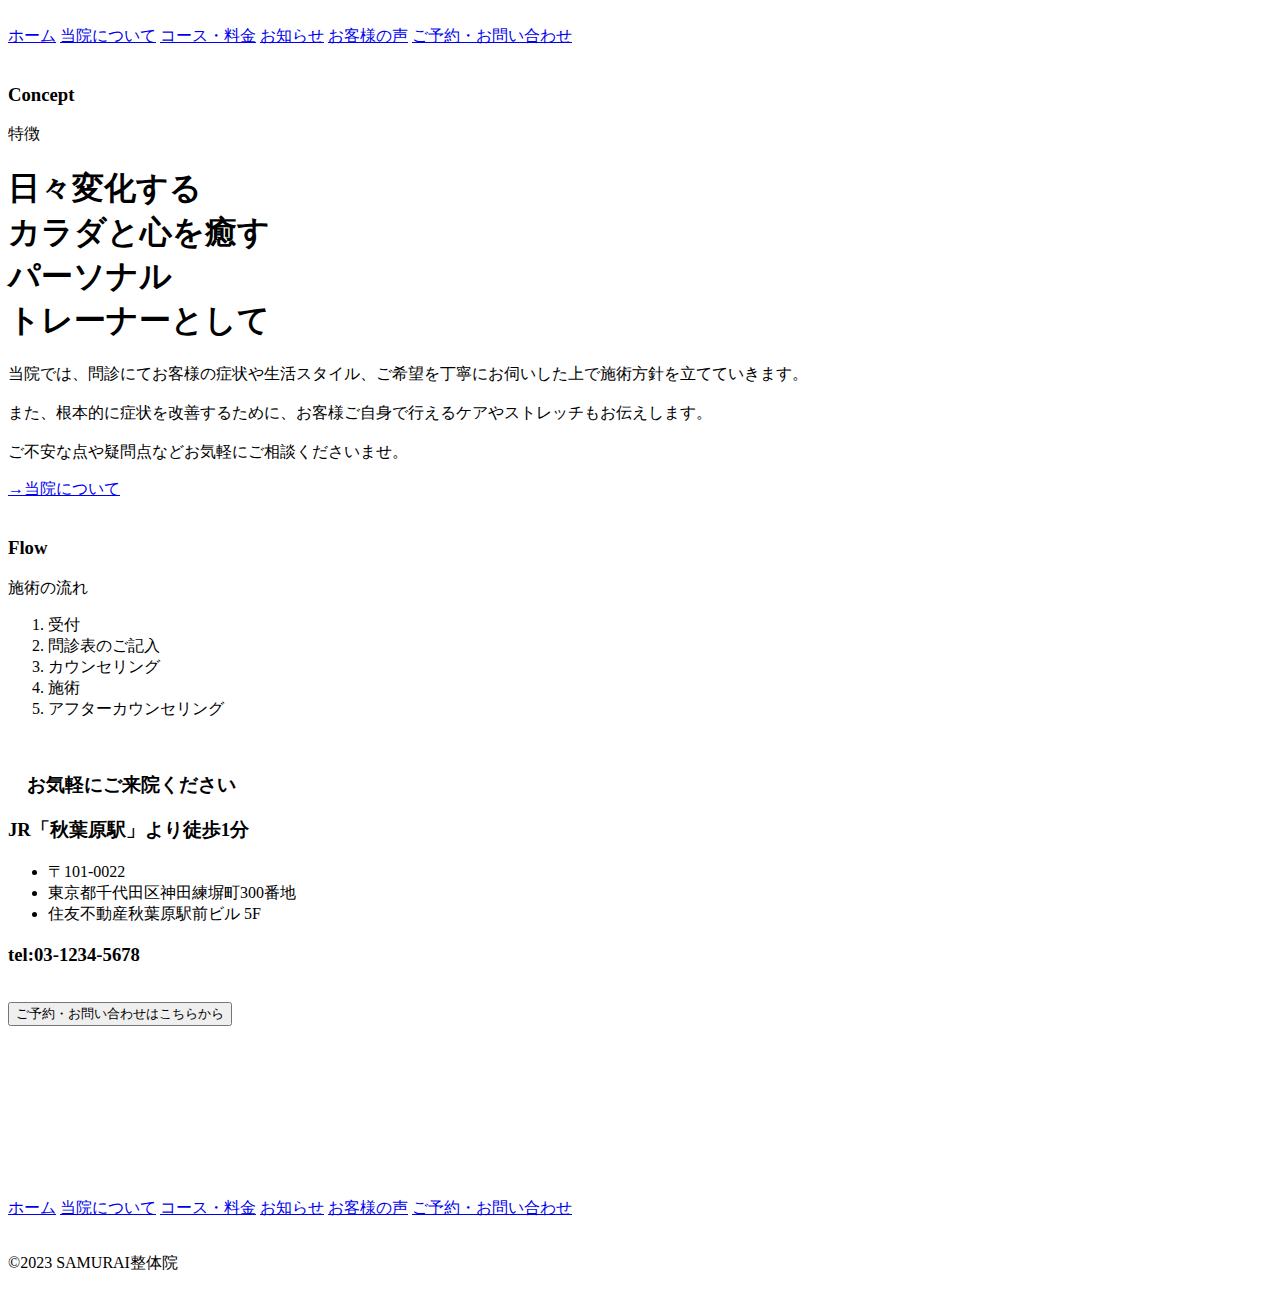
==== about.html @ 83133195 "aboutの作成開始、flowまで完成" ====
<!DOCTYPE html>
<html lang="en">
<head>
  <meta charset="UTF-8">
  <meta name="viewport" content="width=device-width, initial-scale=1.0">
  <title>SAMURAI整体院 -当院について- </title>
  <link rel="stylesheet" href="/final-practice/css/slick.css">
  <link rel="stylesheet" href="/final-practice/css/slick-theme.css">
  <link rel="stylesheet" href="/final-practice/css/style.SCSS.css">
<!-- jqueryの読み込み -->
<script src="https://code.jquery.com/jquery-3.7.1.js" integrity="sha256-eKhayi8LEQwp4NKxN+CfCh+3qOVUtJn3QNZ0TciWLP4=" crossorigin="anonymous" defer></script>
</head>
<body>
  <header>
    <!-- header.phpここから -->
    <div class="head-nav head-menu">
      <!-- ロゴ -->
      <div class="logo-img"><img src="/final-practice/images/samurai-logo.svg" alt=""></div>
      <!-- ナビゲーション -->
      <nav class="nav-menu">
        <a class="nav-link" href="#">ホーム</a>
        <a class="nav-link" href="#">当院について</a>
        <a class="nav-link" href="#">コース・料金</a>
        <a class="nav-link" href="#">お知らせ</a>
        <a class="nav-link" href="#">お客様の声</a>
        <a class="nav-link head-btn" href="#">ご予約・お問い合わせ</a>
      </nav>
    </div>
    <!-- header.phpここまで -->
      <!-- トップ画像 -->
      <div class="about-carousel">
        <img src="/final-practice/images/about/about-top.png" alt="">
      </div>
      <!-- パンくずリスト -->
      <div></div>
</header>
<main>
  <section id="concept">
    <div class="concept-left">
    <h3><img src="/final-practice/images/consept-icon.png" alt="">Concept</h3>
    <span>特徴</span>
    <div>
      <h1>
        日々変化する<br>
        カラダと心を癒す<br>
        パーソナル<br>
        トレーナーとして
      </h1>
    </div>
    <div>
      <p>当院では、問診にてお客様の症状や生活スタイル、ご希望を丁寧にお伺いした上で施術方針を立てていきます。<br><br>

        また、根本的に症状を改善するために、お客様ご自身で行えるケアやストレッチもお伝えします。<br><br>
        
        ご不安な点や疑問点などお気軽にご相談くださいませ。</p>
    </div>
    <div class="concept-btn">
      <a href="#">→当院について</a>
        
    </div>
    </div>
    <div class="concept-right">
      <div>
        <img src="/final-practice/images/concept-img.png" alt="">
      </div>
    </div>
  </section>
  <!-- フロー -->
  <section id="flow">
      <h3><img src="/final-practice/images/consept-icon.png" alt="">Flow</h3>
      <span>施術の流れ</span>
    <div class="flow-container">
      <div class="flow-left">
        <ol>
          <li>受付</li>
          <li>問診表のご記入</li>
          <li>カウンセリング</li>
          <li>施術</li>
          <li>アフターカウンセリング</li>
        </ol>
      </div>
      <div class="flow-right">
        <img src="/final-practice/images/about/flow-img.png" alt="">
      </div>
    </div>
  </section>
  <!-- footer.phpここから -->
  <!-- footer -->
  <footer>
    <div class="footer-head head-h3">
      <h3><img src="/final-practice/images/heading-left.png" alt="">　お気軽にご来院ください　<img src="/final-practice/images/heading-right.png" alt=""></h3>
    </div>
    <section id="foot">
      <div class="foot-container">
        <div class="foot-left">
          <h3>JR「秋葉原駅」より徒歩1分</h3>
          <ul>
            <li>〒101-0022</li>
            <li>東京都千代田区神田練塀町300番地</li>
            <li>住友不動産秋葉原駅前ビル 5F</li>
          </ul>
          <h3><span>tel:</span>03-1234-5678</h3>
          <div class="foot-img">
            <img src="/final-practice/images/foot-access.svg" alt="">
          </div>
            <button class="foot-btn">ご予約・お問い合わせはこちらから</button>
        </div>
        <!-- google-map -->
        <div class="foot-right">
          <iframe src="https://www.google.com/maps/embed?pb=!1m18!1m12!1m3!1d3240.0686781122818!2d139.7720776744534!3d35.69992752894899!2m3!1f0!2f0!3f0!3m2!1i1024!2i768!4f13.1!3m3!1m2!1s0x60188fee13660e23%3A0x77137876edf742ac!2z5L2P5Y-L5LiN5YuV55Sj56eL6JGJ5Y6f6aeF5YmN44OT44Or!5e0!3m2!1sja!2sjp!4v1724250859583!5m2!1sja!2sjp" width="100%" height="100%" style="border:0;" allowfullscreen="" loading="lazy" referrerpolicy="no-referrer-when-downgrade"></iframe>
        </div>
      </div>
    </section>
    <!-- フッターナビ -->
    <div class="foot-nav">
    <!-- ロゴ -->
      <div class="foot-logo"><img src="/final-practice/images/samurai-logo.svg" alt=""></div>
      <!-- ナビゲーション -->
      <nav class="foot-nav-menu">
        <a class="nav-link" href="#">ホーム</a>
        <a class="nav-link" href="#">当院について</a>
        <a class="nav-link" href="#">コース・料金</a>
        <a class="nav-link" href="#">お知らせ</a>
        <a class="nav-link" href="#">お客様の声</a>
        <a class="nav-link" href="#">ご予約・お問い合わせ</a>
      </nav>
    </div>
    <!-- トップへ戻るボタン -->
    <div class="back-top">
      <a href="#"><img src="/final-practice/images/back-top-button.png" alt=""></a>
    </div>
    
  </footer>
  <div class="copy">
    <p class="copy-right">&copy;2023 SAMURAI整体院</p>
  </div>
  
</main>


</body>
</html>
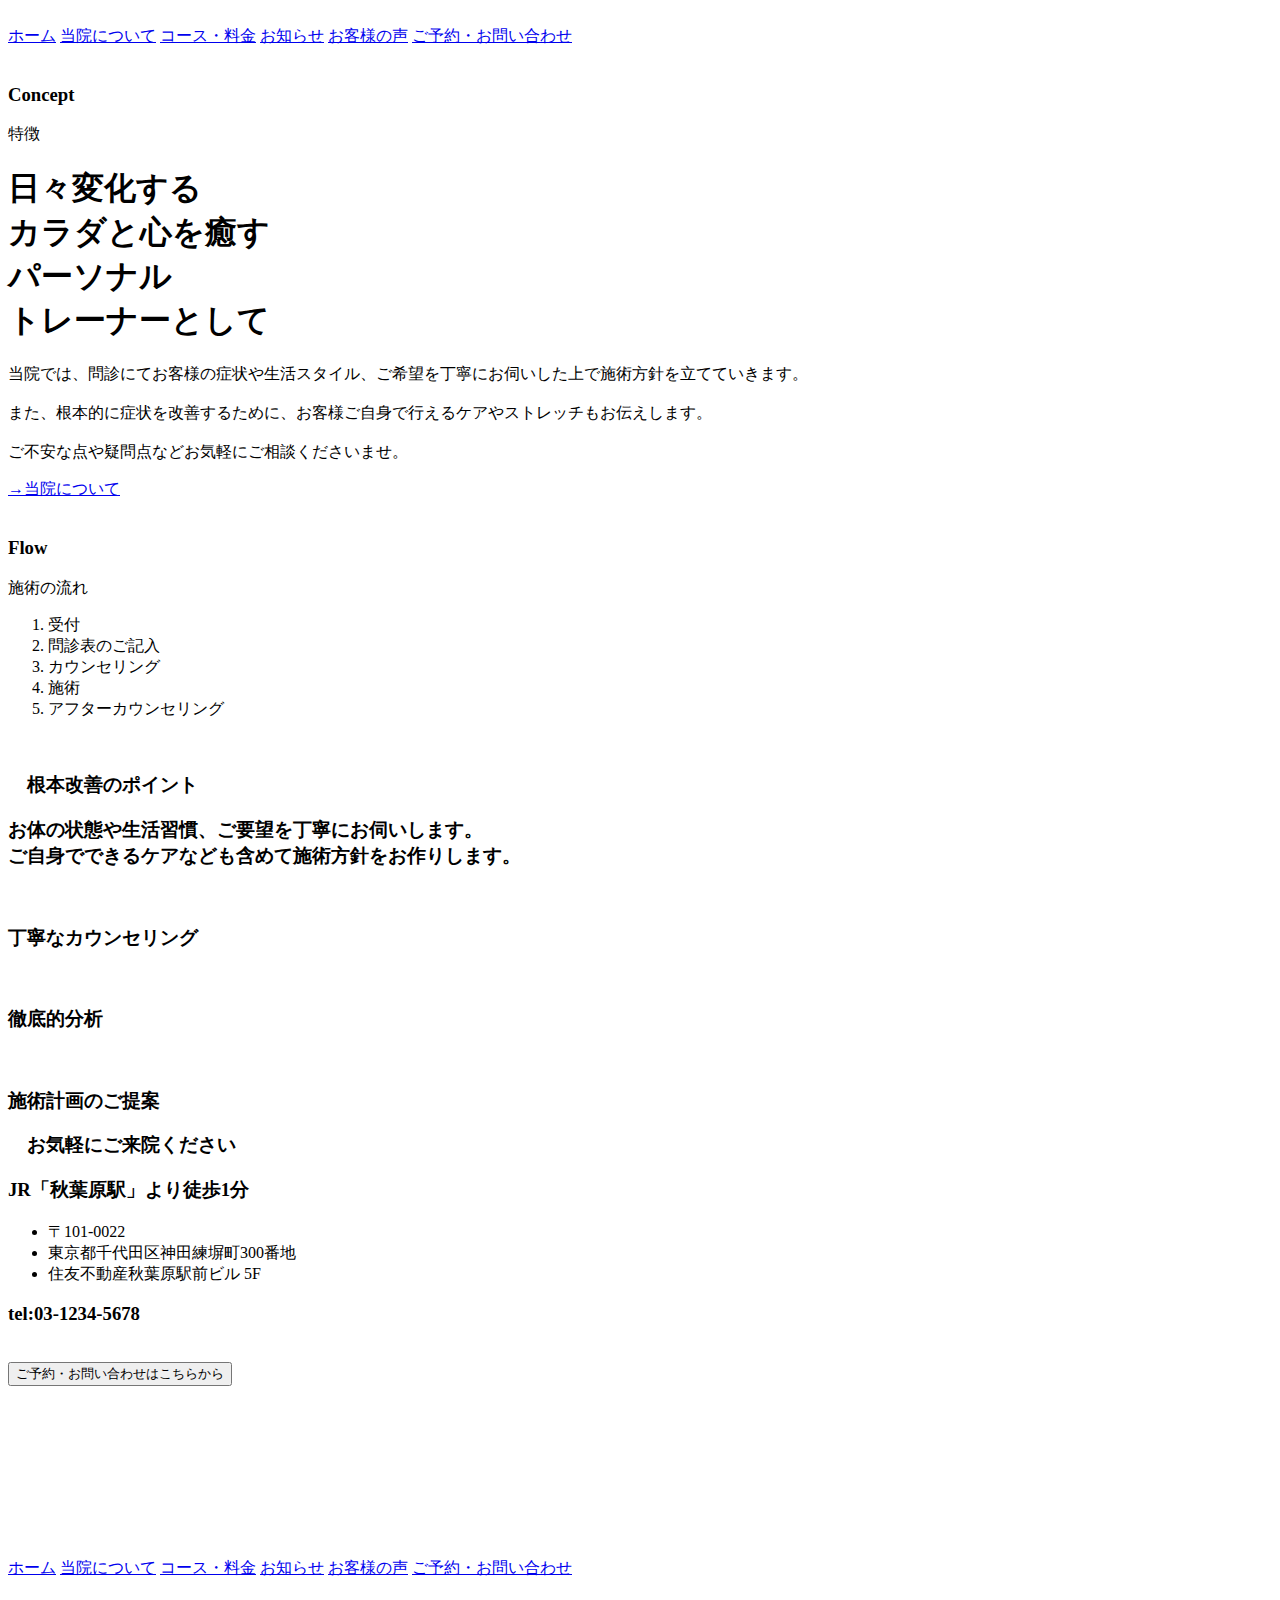
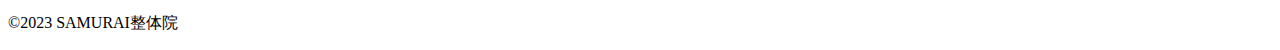
==== commit f7eee216: "about-根本改善のポイント- 完成" ====
--- a/about.html
+++ b/about.html
@@ -84,6 +84,32 @@
       </div>
     </div>
   </section>
+  <!-- 根本改善のポイント -->
+  <section id="point">
+    <div class="point-container">
+      <!-- テキストのdivグループ -->
+      <div class="point-head">
+        <h3><img src="/final-practice/images/heading-left.png" alt="">　根本改善のポイント　<img src="/final-practice/images/heading-right.png" alt=""></h3>
+        <h3>お体の状態や生活習慣、ご要望を丁寧にお伺いします。<br>
+          ご自身でできるケアなども含めて施術方針をお作りします。</h3>
+      </div>
+      <!-- 画像のdivグループ -->
+      <div class="point-3columns">
+        <div>
+          <img src="/final-practice/images/about/about-point-1.png" alt="">
+          <h3>丁寧なカウンセリング</h3>
+        </div>
+        <div>
+          <img src="/final-practice/images/about/about-point-2.png" alt="">
+          <h3>徹底的分析</h3>
+        </div>
+        <div>
+          <img src="/final-practice/images/about/about-point-3.png" alt="">
+          <h3>施術計画のご提案</h3>
+        </div>
+      </div>
+    </div>
+  </section>
   <!-- footer.phpここから -->
   <!-- footer -->
   <footer>
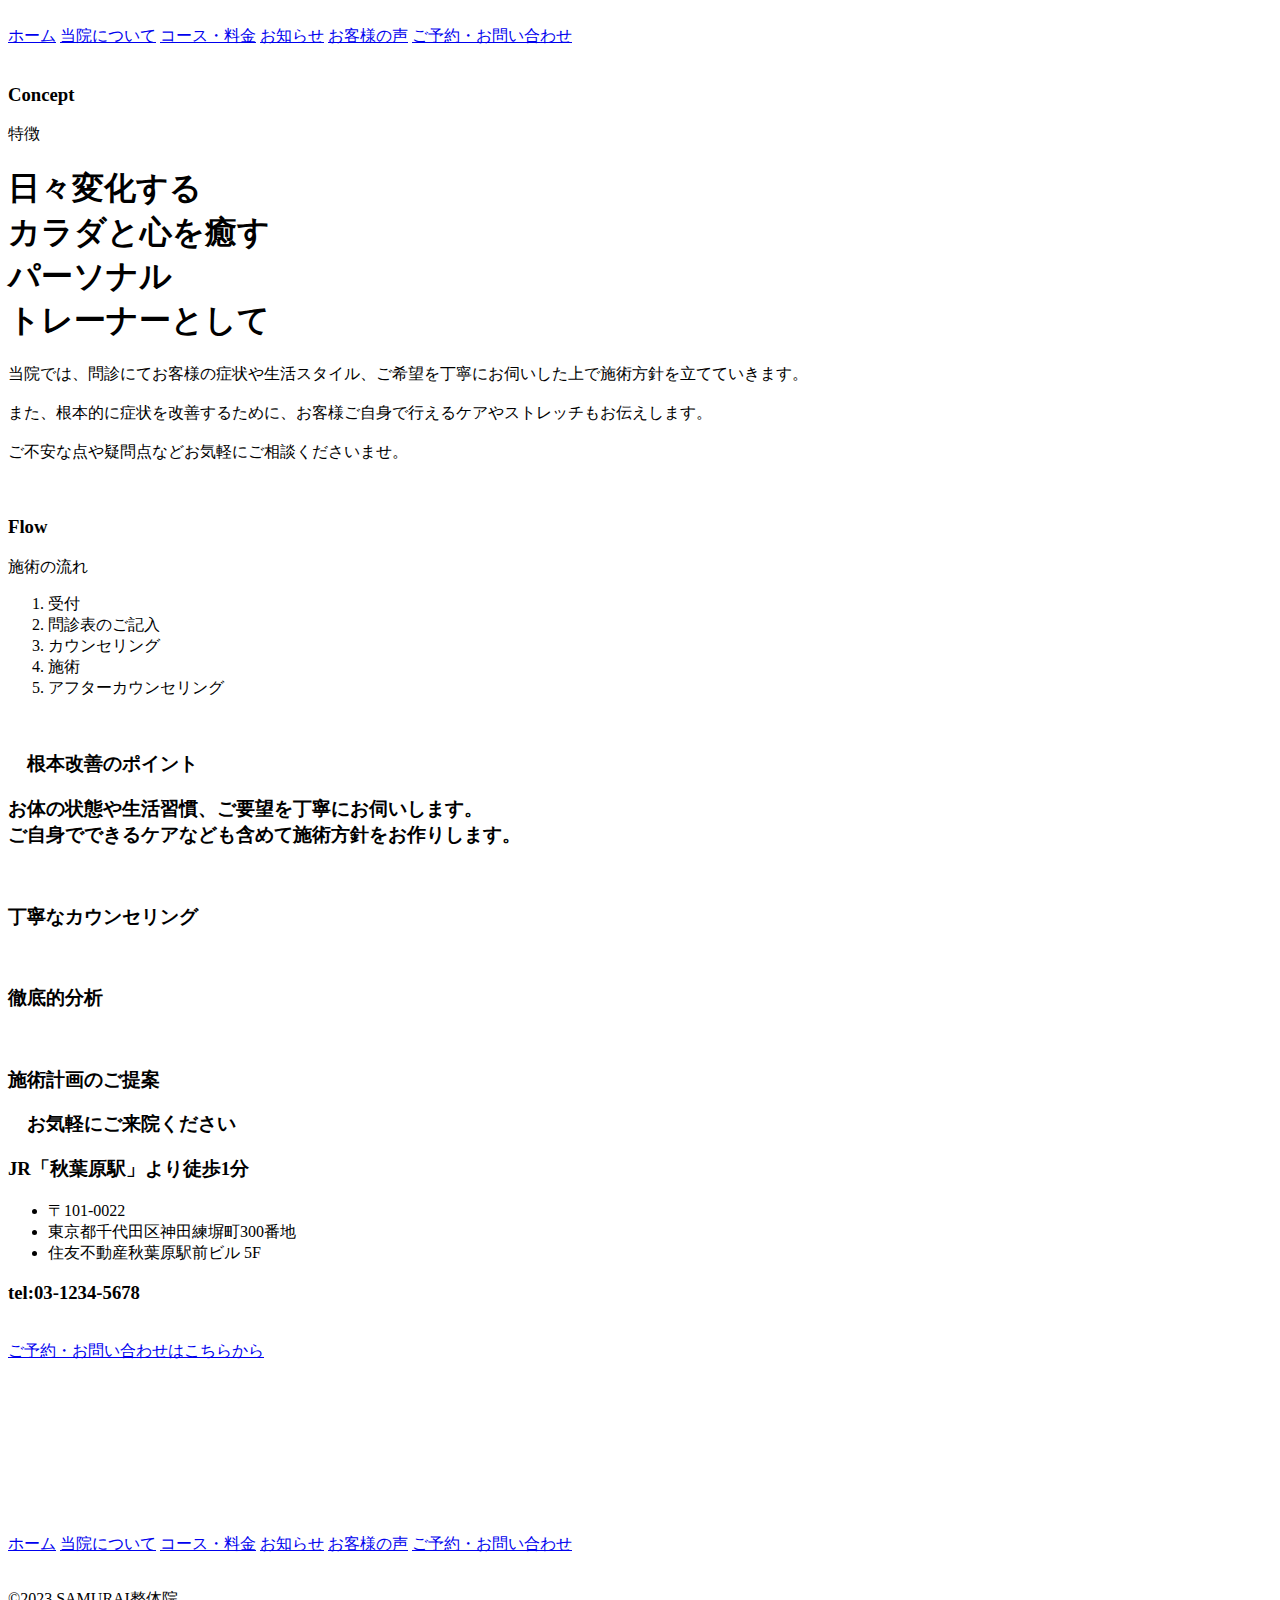
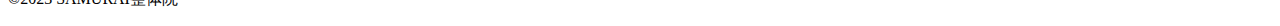
==== commit c30c88b4: "各ページのHTMLファイルのみ作成、リンクを各所に設置" ====
--- a/about.html
+++ b/about.html
@@ -15,15 +15,15 @@
     <!-- header.phpここから -->
     <div class="head-nav head-menu">
       <!-- ロゴ -->
-      <div class="logo-img"><img src="/final-practice/images/samurai-logo.svg" alt=""></div>
+      <div class="logo-img"><a href="index.html"><img src="/final-practice/images/samurai-logo.svg" alt=""></a></div>
       <!-- ナビゲーション -->
       <nav class="nav-menu">
-        <a class="nav-link" href="#">ホーム</a>
-        <a class="nav-link" href="#">当院について</a>
-        <a class="nav-link" href="#">コース・料金</a>
-        <a class="nav-link" href="#">お知らせ</a>
-        <a class="nav-link" href="#">お客様の声</a>
-        <a class="nav-link head-btn" href="#">ご予約・お問い合わせ</a>
+        <a class="nav-link" href="index.html">ホーム</a>
+        <a class="nav-link" href="about.html">当院について</a>
+        <a class="nav-link" href="courses.html">コース・料金</a>
+        <a class="nav-link" href="news.html">お知らせ</a>
+        <a class="nav-link" href="voice.html">お客様の声</a>
+        <a class="nav-link head-btn" href="contact.html">ご予約・お問い合わせ</a>
       </nav>
     </div>
     <!-- header.phpここまで -->
@@ -53,10 +53,6 @@
         また、根本的に症状を改善するために、お客様ご自身で行えるケアやストレッチもお伝えします。<br><br>
         
         ご不安な点や疑問点などお気軽にご相談くださいませ。</p>
-    </div>
-    <div class="concept-btn">
-      <a href="#">→当院について</a>
-        
     </div>
     </div>
     <div class="concept-right">
@@ -129,7 +125,7 @@
           <div class="foot-img">
             <img src="/final-practice/images/foot-access.svg" alt="">
           </div>
-            <button class="foot-btn">ご予約・お問い合わせはこちらから</button>
+            <a href="contact.html" class="foot-btn">ご予約・お問い合わせはこちらから</a>
         </div>
         <!-- google-map -->
         <div class="foot-right">
@@ -140,15 +136,15 @@
     <!-- フッターナビ -->
     <div class="foot-nav">
     <!-- ロゴ -->
-      <div class="foot-logo"><img src="/final-practice/images/samurai-logo.svg" alt=""></div>
+      <div class="foot-logo"><a href="index.html"><img src="/final-practice/images/samurai-logo.svg" alt=""></a></div>
       <!-- ナビゲーション -->
       <nav class="foot-nav-menu">
-        <a class="nav-link" href="#">ホーム</a>
-        <a class="nav-link" href="#">当院について</a>
-        <a class="nav-link" href="#">コース・料金</a>
-        <a class="nav-link" href="#">お知らせ</a>
-        <a class="nav-link" href="#">お客様の声</a>
-        <a class="nav-link" href="#">ご予約・お問い合わせ</a>
+        <a class="nav-link" href="index.html">ホーム</a>
+        <a class="nav-link" href="about.html">当院について</a>
+        <a class="nav-link" href="courses.html">コース・料金</a>
+        <a class="nav-link" href="news.html">お知らせ</a>
+        <a class="nav-link" href="voice.html">お客様の声</a>
+        <a class="nav-link" href="contact.html">ご予約・お問い合わせ</a>
       </nav>
     </div>
     <!-- トップへ戻るボタン -->
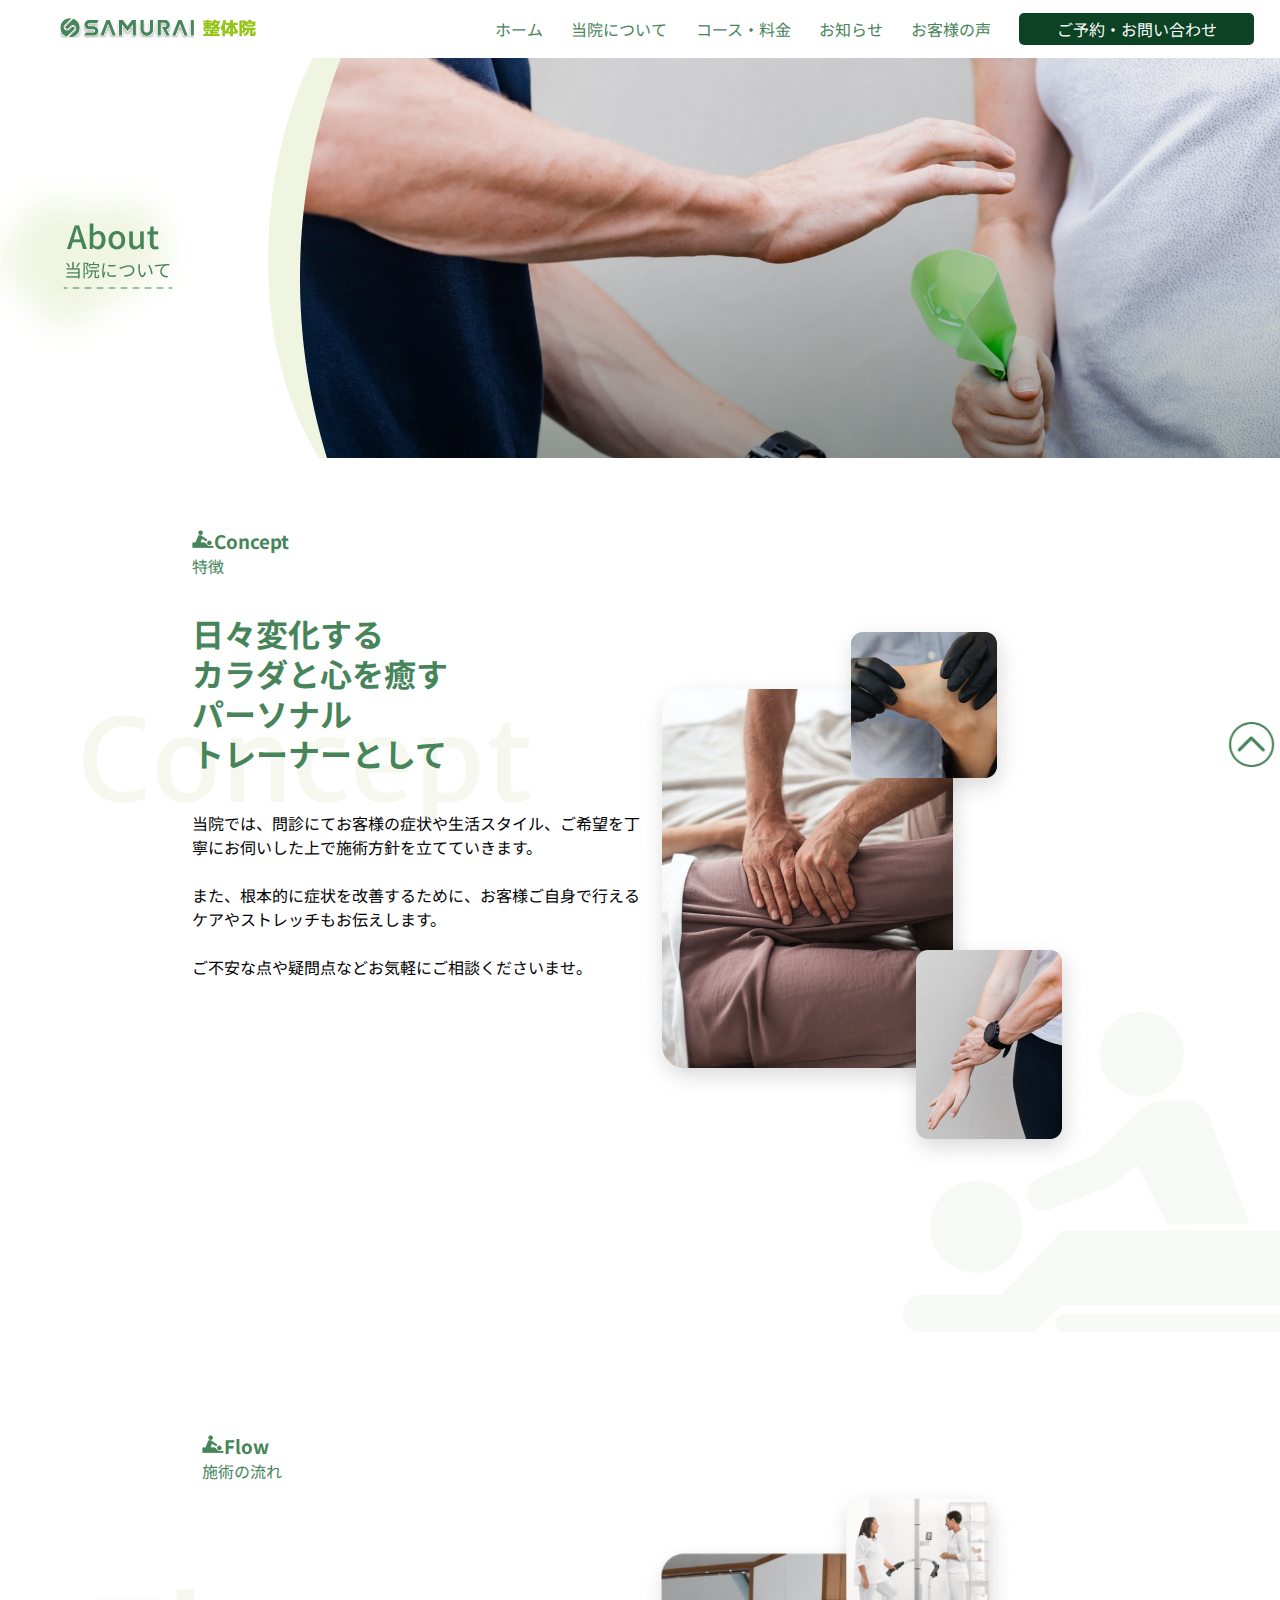
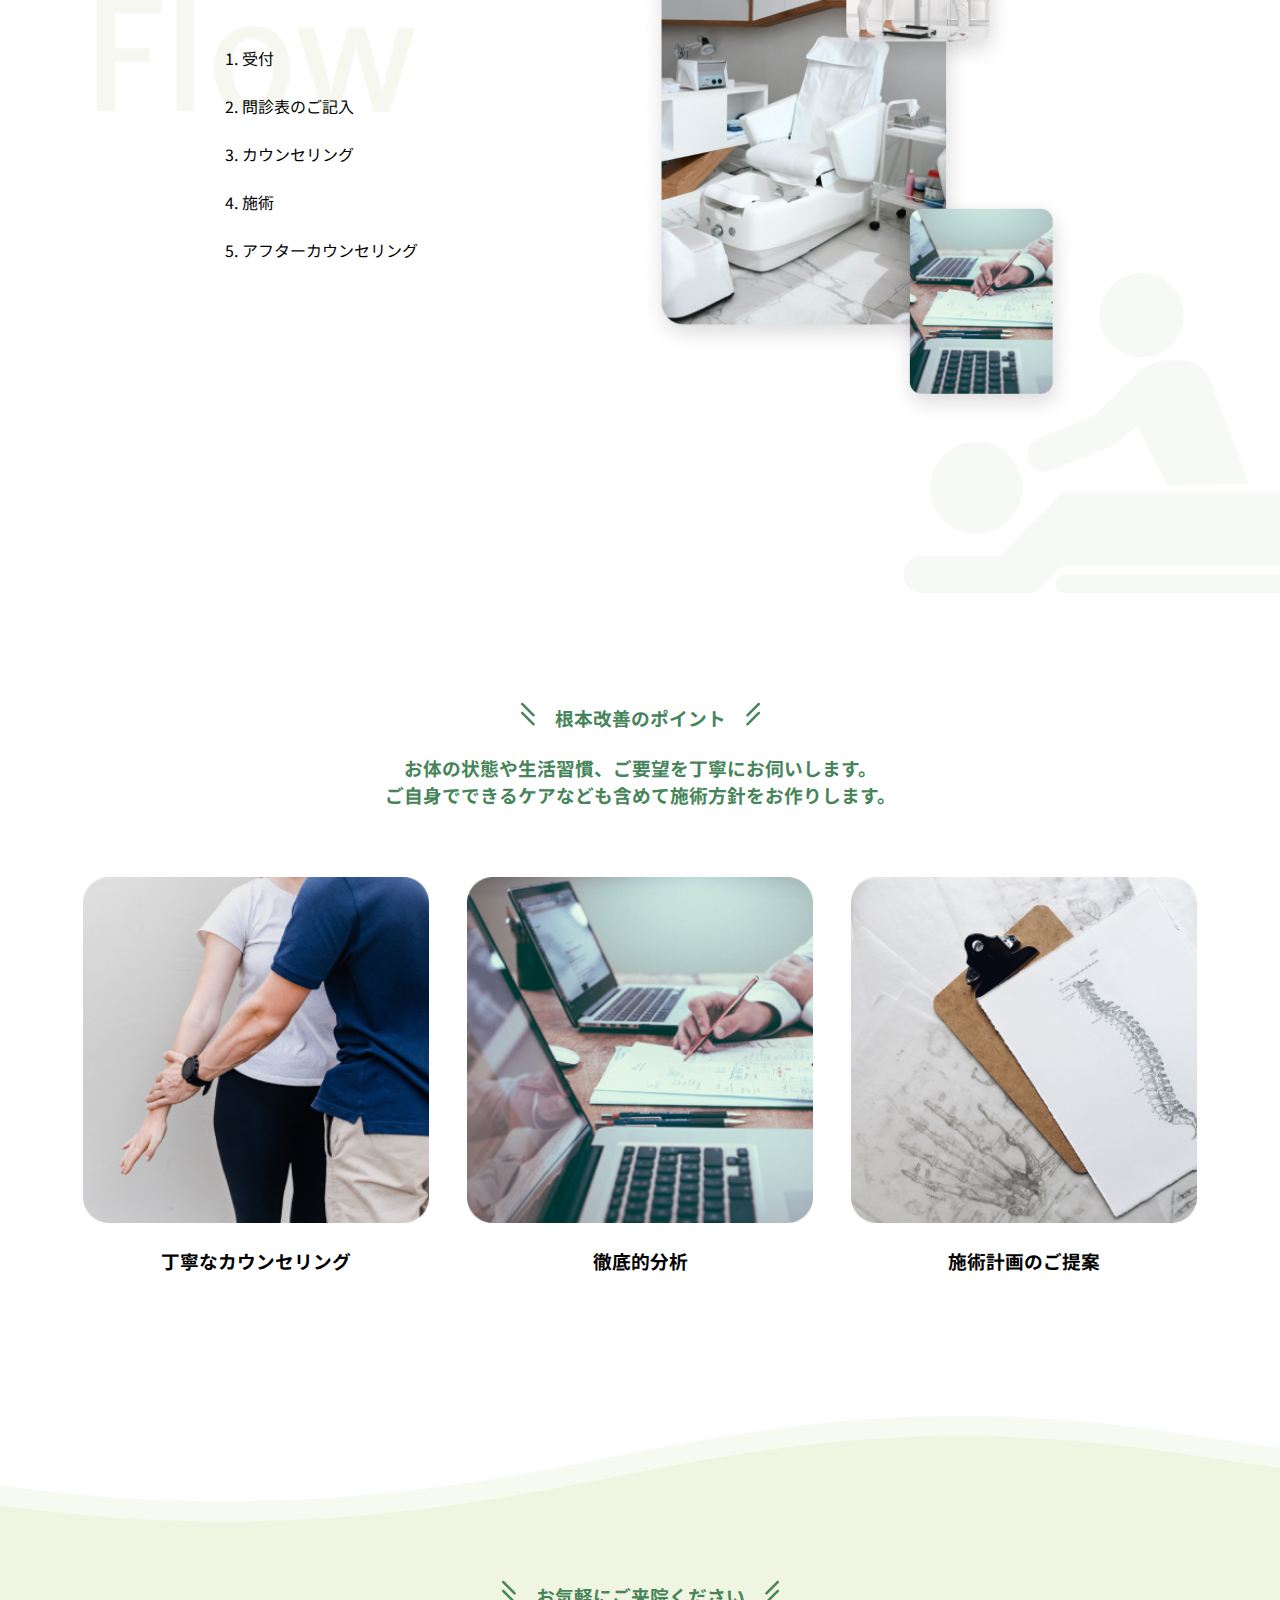
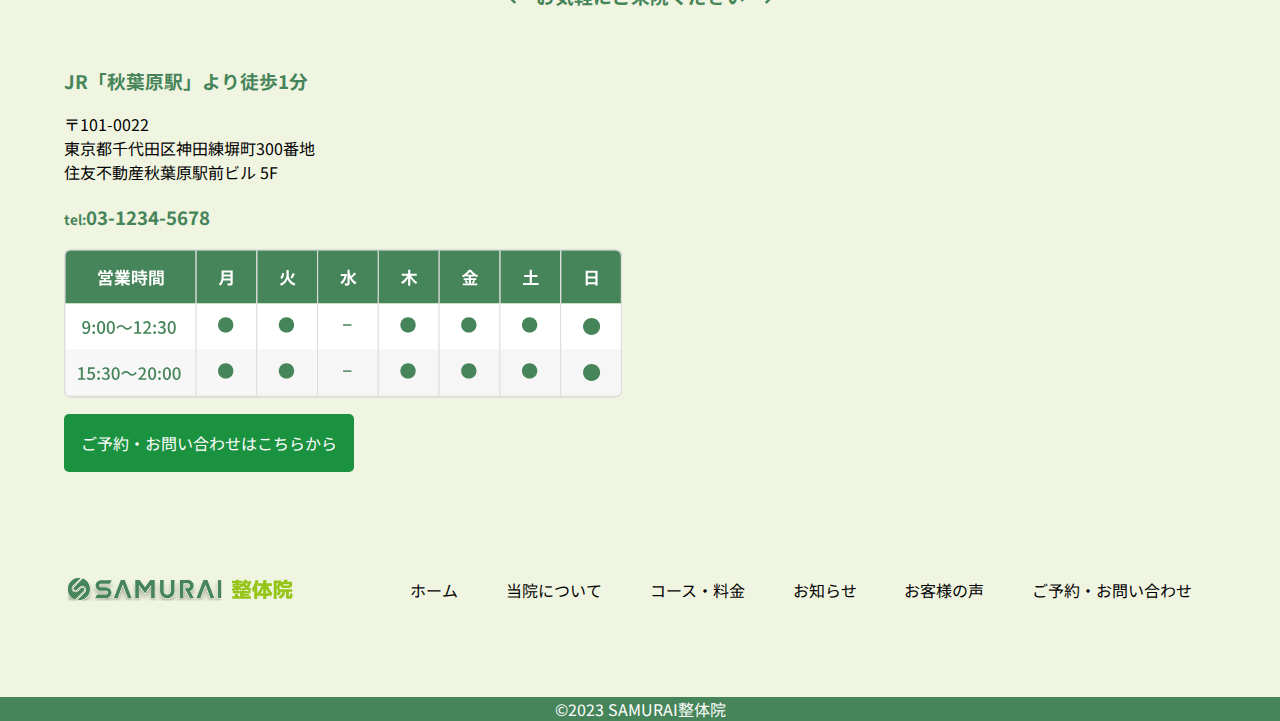
==== commit c3c5f921: "coursesの完成" ====
--- a/about.html
+++ b/about.html
@@ -4,9 +4,9 @@
   <meta charset="UTF-8">
   <meta name="viewport" content="width=device-width, initial-scale=1.0">
   <title>SAMURAI整体院 -当院について- </title>
-  <link rel="stylesheet" href="/final-practice/css/slick.css">
-  <link rel="stylesheet" href="/final-practice/css/slick-theme.css">
-  <link rel="stylesheet" href="/final-practice/css/style.SCSS.css">
+  <link rel="stylesheet" href="css/slick.css">
+  <link rel="stylesheet" href="css/slick-theme.css">
+  <link rel="stylesheet" href="css/style.SCSS.css">
 <!-- jqueryの読み込み -->
 <script src="https://code.jquery.com/jquery-3.7.1.js" integrity="sha256-eKhayi8LEQwp4NKxN+CfCh+3qOVUtJn3QNZ0TciWLP4=" crossorigin="anonymous" defer></script>
 </head>
@@ -15,7 +15,7 @@
     <!-- header.phpここから -->
     <div class="head-nav head-menu">
       <!-- ロゴ -->
-      <div class="logo-img"><a href="index.html"><img src="/final-practice/images/samurai-logo.svg" alt=""></a></div>
+      <div class="logo-img"><a href="index.html"><img src="images/samurai-logo.svg" alt=""></a></div>
       <!-- ナビゲーション -->
       <nav class="nav-menu">
         <a class="nav-link" href="index.html">ホーム</a>
@@ -29,7 +29,7 @@
     <!-- header.phpここまで -->
       <!-- トップ画像 -->
       <div class="about-carousel">
-        <img src="/final-practice/images/about/about-top.png" alt="">
+        <img src="images/about/about-top.png" alt="">
       </div>
       <!-- パンくずリスト -->
       <div></div>
@@ -37,7 +37,7 @@
 <main>
   <section id="concept">
     <div class="concept-left">
-    <h3><img src="/final-practice/images/consept-icon.png" alt="">Concept</h3>
+    <h3><img src="images/consept-icon.png" alt="">Concept</h3>
     <span>特徴</span>
     <div>
       <h1>
@@ -57,13 +57,13 @@
     </div>
     <div class="concept-right">
       <div>
-        <img src="/final-practice/images/concept-img.png" alt="">
+        <img src="images/concept-img.png" alt="">
       </div>
     </div>
   </section>
   <!-- フロー -->
   <section id="flow">
-      <h3><img src="/final-practice/images/consept-icon.png" alt="">Flow</h3>
+      <h3><img src="images/consept-icon.png" alt="">Flow</h3>
       <span>施術の流れ</span>
     <div class="flow-container">
       <div class="flow-left">
@@ -76,7 +76,7 @@
         </ol>
       </div>
       <div class="flow-right">
-        <img src="/final-practice/images/about/flow-img.png" alt="">
+        <img src="images/about/flow-img.png" alt="">
       </div>
     </div>
   </section>
@@ -85,22 +85,22 @@
     <div class="point-container">
       <!-- テキストのdivグループ -->
       <div class="point-head">
-        <h3><img src="/final-practice/images/heading-left.png" alt="">　根本改善のポイント　<img src="/final-practice/images/heading-right.png" alt=""></h3>
+        <h3><img src="images/heading-left.png" alt="">　根本改善のポイント　<img src="images/heading-right.png" alt=""></h3>
         <h3>お体の状態や生活習慣、ご要望を丁寧にお伺いします。<br>
           ご自身でできるケアなども含めて施術方針をお作りします。</h3>
       </div>
       <!-- 画像のdivグループ -->
       <div class="point-3columns">
         <div>
-          <img src="/final-practice/images/about/about-point-1.png" alt="">
+          <img src="images/about/about-point-1.png" alt="">
           <h3>丁寧なカウンセリング</h3>
         </div>
         <div>
-          <img src="/final-practice/images/about/about-point-2.png" alt="">
+          <img src="images/about/about-point-2.png" alt="">
           <h3>徹底的分析</h3>
         </div>
         <div>
-          <img src="/final-practice/images/about/about-point-3.png" alt="">
+          <img src="images/about/about-point-3.png" alt="">
           <h3>施術計画のご提案</h3>
         </div>
       </div>
@@ -110,7 +110,7 @@
   <!-- footer -->
   <footer>
     <div class="footer-head head-h3">
-      <h3><img src="/final-practice/images/heading-left.png" alt="">　お気軽にご来院ください　<img src="/final-practice/images/heading-right.png" alt=""></h3>
+      <h3><img src="images/heading-left.png" alt="">　お気軽にご来院ください　<img src="images/heading-right.png" alt=""></h3>
     </div>
     <section id="foot">
       <div class="foot-container">
@@ -123,7 +123,7 @@
           </ul>
           <h3><span>tel:</span>03-1234-5678</h3>
           <div class="foot-img">
-            <img src="/final-practice/images/foot-access.svg" alt="">
+            <img src="images/foot-access.svg" alt="">
           </div>
             <a href="contact.html" class="foot-btn">ご予約・お問い合わせはこちらから</a>
         </div>
@@ -136,7 +136,7 @@
     <!-- フッターナビ -->
     <div class="foot-nav">
     <!-- ロゴ -->
-      <div class="foot-logo"><a href="index.html"><img src="/final-practice/images/samurai-logo.svg" alt=""></a></div>
+      <div class="foot-logo"><a href="index.html"><img src="images/samurai-logo.svg" alt=""></a></div>
       <!-- ナビゲーション -->
       <nav class="foot-nav-menu">
         <a class="nav-link" href="index.html">ホーム</a>
@@ -149,7 +149,7 @@
     </div>
     <!-- トップへ戻るボタン -->
     <div class="back-top">
-      <a href="#"><img src="/final-practice/images/back-top-button.png" alt=""></a>
+      <a href="#"><img src="images/back-top-button.png" alt=""></a>
     </div>
     
   </footer>
--- a/css/style.SCSS.css
+++ b/css/style.SCSS.css
@@ -0,0 +1,532 @@
+@charset "UTF-8";
+@import url("https://fonts.googleapis.com/css2?family=Merriweather+Sans:ital,wght@0,300..800;1,300..800&family=Noto+Sans+JP:wght@100..900&family=Shippori+Mincho&display=swap");
+/*body用のgirdレイアウト*/
+.body-grid {
+  display: grid;
+  grid-template: "head" "main" "foot";
+  min-height: 100vh;
+}
+
+* {
+  box-sizing: border-box;
+}
+
+body {
+  margin: 0;
+  padding: 0;
+  font-family: "Noto Sans JP", Sans-serif;
+}
+
+header {
+  position: relative;
+  width: 100%;
+  height: 100%;
+}
+header .carousel-container {
+  width: 100%;
+  height: 100%;
+  position: relative;
+}
+header .carousel {
+  width: 100%;
+  height: 100%;
+  z-index: -2;
+  visibility: hidden;
+}
+header .carousel img {
+  width: clamp(300px, 100%, 1980px);
+  height: clamp(150px, 80%, 350px);
+  background-size: contain;
+}
+header .carousel.slick-initialized {
+  visibility: visible;
+}
+
+progress {
+  width: 8%;
+  height: 1%;
+  border-radius: 15px;
+  position: absolute;
+  right: 2%;
+  bottom: 4%;
+}
+
+progress::-webkit-progress-bar {
+  border-radius: 15px;
+  background-color: white;
+}
+
+progress::-webkit-progress-value {
+  border-radius: 15px;
+  background-color: #468459;
+}
+
+.head-nav {
+  display: flex;
+  width: 100%;
+  margin-top: 2%;
+  justify-content: space-between;
+  align-items: center;
+  position: absolute;
+  top: 0;
+}
+
+.head-menu {
+  position: static;
+  margin: 1% 0;
+}
+.head-menu .nav-link {
+  color: #468459;
+}
+.head-menu .head-btn {
+  color: white;
+}
+
+/*aboutトップ画像*/
+.about-carousel {
+  width: 100%;
+}
+.about-carousel img {
+  width: 100%;
+}
+
+.nav-menu {
+  display: flex;
+  align-items: center;
+  justify-content: flex-end;
+  margin-right: 2%;
+  gap: 3%;
+  width: 75%;
+}
+
+.head-btn {
+  background-color: #0C4324;
+  border-radius: 5px;
+  height: 3%;
+  width: 25%;
+  padding: 0.25rem;
+  text-align: center;
+}
+
+.logo-img {
+  width: 25%;
+}
+.logo-img a {
+  display: flex;
+  justify-content: center;
+  align-items: center;
+}
+.logo-img img {
+  width: clamp(80px, 100%, 200px);
+}
+
+.nav-link {
+  text-decoration: none;
+  color: white;
+}
+
+/*コンセプト*/
+#concept {
+  display: flex;
+  justify-content: space-around;
+  width: 100%;
+  height: 100%;
+  padding: 5% 15% 15% 15%;
+  background-image: url("../images/concept1.png"), url("../images/concept2.png");
+  background-size: 35%, 30%;
+  background-position-x: 10%, 100%;
+  background-position-y: 32%, 95%;
+  background-repeat: no-repeat;
+}
+#concept h3, #concept span {
+  color: #468459;
+  margin: 0;
+}
+#concept .concept-left, #concept .concept-right {
+  width: 50%;
+  height: 100%;
+  display: flex;
+  flex-direction: column;
+  justify-content: center;
+}
+#concept .concept-left {
+  gap: 5%;
+  align-items: flex-start;
+}
+#concept .concept-left h1 {
+  color: #468459;
+  line-height: 2.5rem;
+  margin-top: 8%;
+}
+#concept .concept-left div {
+  width: 100%;
+}
+#concept .concept-left .concept-btn {
+  display: flex;
+  justify-content: flex-end;
+}
+#concept .concept-left .concept-btn a {
+  border: 1px solid black;
+  text-decoration: none;
+  color: black;
+  padding: 1%;
+  border-radius: 5px;
+  margin-right: 10%;
+}
+#concept .concept-right {
+  align-content: center;
+  margin-top: 10%;
+}
+#concept .concept-right > div {
+  width: 100%;
+}
+#concept .concept-right img {
+  width: 100%;
+}
+
+/*当院について-about-*/
+/*フロー*/
+#flow {
+  background-image: url("../images/about/flow-back.png"), url("../images/concept2.png");
+  background-repeat: no-repeat;
+  background-size: 25%, 30%;
+  background-position: 10% 30%, 100% 95%;
+  padding: 5% 5% 5% 5%;
+}
+#flow > h3, #flow span {
+  color: #468459;
+  margin: 0 0 0 12%;
+}
+#flow span {
+  display: block;
+}
+
+.flow-container {
+  display: flex;
+  justify-content: space-between;
+  gap: 3%;
+  padding: 0 12% 12% 12%;
+}
+
+.flow-left {
+  width: 40%;
+  display: flex;
+  align-items: center;
+}
+.flow-left ol {
+  margin: 0;
+  line-height: 3rem;
+}
+
+.flow-right {
+  width: 50%;
+  display: flex;
+  align-items: center;
+}
+.flow-right img {
+  width: 100%;
+}
+
+/*根本改善のポイント-point-*/
+.point-container {
+  padding: 5%;
+}
+
+.point-head {
+  display: flex;
+  flex-direction: column;
+  gap: 2%;
+  align-items: center;
+}
+.point-head h3 {
+  width: 60%;
+  color: #468459;
+  text-align: center;
+  margin: 1%;
+}
+
+.point-3columns {
+  display: flex;
+  justify-content: space-around;
+  align-items: center;
+  padding: 5% 0;
+}
+.point-3columns div {
+  width: 30%;
+  text-align: center;
+}
+.point-3columns div img {
+  width: 100%;
+}
+
+/*コース*/
+#courses {
+  background-image: url("../images/courses-back1.svg"), url("../images/courses-back2.svg"), url("../images/courses.back.png");
+  background-repeat: no-repeat;
+  background-size: 30%, 30%, cover;
+  background-position-x: 5%, 100%, 100%;
+  background-position-y: 32%, 95%, 100%;
+  border-top: 10rem solid transparent;
+  padding-bottom: 5%;
+}
+
+/*コース（下層ページ用CSS）*/
+#courses-price {
+  background-color: #fafafa;
+}
+
+/*コースアイテム用のCSS*/
+#insurance {
+  padding-top: 10%;
+}
+
+.courses-container {
+  display: flex;
+  justify-content: center;
+  gap: 3%;
+}
+
+.courses-item {
+  width: 40%;
+  padding-left: 10%;
+}
+.courses-item h3, .courses-item span {
+  color: #468459;
+  margin: 5% 0 0 0;
+}
+.courses-item ul {
+  margin: 10% 0;
+}
+.courses-item ul li {
+  line-height: 2.5rem;
+}
+
+.courses-img-item {
+  width: 60%;
+  padding: 0 10% 5% 5%;
+}
+.courses-img-item img {
+  width: 100%;
+}
+
+.courses-item-p {
+  margin: 0;
+}
+
+.courses-top-space {
+  width: 100%;
+  height: 10rem;
+}
+
+#courses-main-container .head-h3 {
+  display: flex;
+  flex-direction: column;
+  justify-content: center;
+  align-items: center;
+}
+#courses-main-container .head-h3 h3 {
+  margin: 0;
+  color: #468459;
+  width: 30%;
+  text-align: center;
+}
+#courses-main-container .head-h3 h3:nth-of-type(2) {
+  margin-top: 1%;
+}
+#courses-main-container .courses-flex-box {
+  display: flex;
+  justify-content: center;
+  align-items: center;
+  gap: 5%;
+  padding: 5% 5% 3% 5%;
+}
+#courses-main-container .courses-flex-box h3 {
+  color: #0C4324;
+}
+#courses-main-container .courses-flex-box img {
+  width: 100%;
+}
+#courses-main-container .courses-btn {
+  text-align: center;
+  margin: 2%;
+}
+#courses-main-container .courses-btn a {
+  text-decoration: none;
+  color: black;
+  border: 1px solid black;
+  border-radius: 5px;
+  padding: 0.5%;
+}
+
+#voice .voice-head {
+  width: 100%;
+}
+#voice .voice-head img {
+  width: 100%;
+}
+#voice .voice-text-container {
+  display: flex;
+  flex-direction: column;
+  align-items: center;
+  width: 100%;
+}
+#voice .voice-text-container .head-h3 {
+  width: 30%;
+  position: relative;
+  top: -2rem;
+  left: 0;
+  text-align: center;
+  color: #468459;
+}
+#voice .voice-text-container .head-h3 h3 {
+  margin: 0;
+}
+#voice .voice-text-container .head-h3 h3:nth-of-type(2) {
+  margin-top: 3%;
+}
+#voice .voice-container {
+  display: flex;
+  justify-content: space-around;
+  margin: 3% 5% 5% 5%;
+  text-align: center;
+}
+#voice .voice-container h3 {
+  color: #0C4324;
+}
+#voice .voice-container img {
+  width: 80%;
+}
+#voice .voice-container .voice-content {
+  width: 33%;
+}
+#voice .voice-img {
+  text-align: center;
+}
+#voice .voice-btn {
+  display: flex;
+  justify-content: center;
+  margin: 5%;
+}
+#voice .voice-btn a {
+  text-decoration: none;
+  color: black;
+  border: 1px solid black;
+  border-radius: 5px;
+  padding: 0.5%;
+}
+
+/*フッター*/
+footer {
+  padding: 10% 0 0 0;
+  background-image: url("../images/concept-back.svg");
+  background-repeat: no-repeat;
+  background-size: 100%;
+}
+
+.footer-head {
+  display: flex;
+  justify-content: center;
+  padding: 3% 5%;
+}
+.footer-head h3 {
+  margin: 0;
+  color: #468459;
+}
+
+.foot-container {
+  display: flex;
+  gap: 3%;
+  margin: 0 5%;
+}
+
+.foot-left {
+  width: 50%;
+  height: 100%;
+}
+
+.foot-right {
+  width: 50%;
+  padding: 1%;
+}
+
+.foot-left img {
+  width: 100%;
+}
+.foot-left ul {
+  list-style: none;
+  padding: 0;
+}
+.foot-left h3 {
+  color: #468459;
+}
+.foot-left span {
+  font-size: 0.85rem;
+}
+
+.foot-right {
+  display: flex;
+  align-items: center;
+}
+
+.copy-right {
+  padding: 0;
+  margin: 0;
+  text-align: center;
+  background-color: #468459;
+  color: white;
+}
+
+.foot-btn {
+  display: inline-block;
+  padding: 3%;
+  margin: 2% 0;
+  border-radius: 5px;
+  background-color: #1B9240;
+  font-family: "Noto Sans JP", Sans-serif;
+  border: none;
+  color: white;
+  text-decoration: none;
+  text-align: center;
+}
+
+.foot-nav {
+  display: flex;
+  justify-content: space-between;
+  align-items: center;
+  padding: 7% 5%;
+}
+
+.foot-logo {
+  width: 20%;
+}
+.foot-logo a {
+  display: flex;
+  align-items: center;
+}
+.foot-logo img {
+  width: 100%;
+}
+
+.foot-nav-menu {
+  display: flex;
+  position: relative;
+  align-items: center;
+  justify-content: space-around;
+  width: 72%;
+}
+.foot-nav-menu a {
+  color: black;
+}
+
+.back-top {
+  display: flex;
+  justify-content: flex-end;
+  position: fixed;
+  bottom: 8rem;
+  right: -0.8rem;
+  width: 100%;
+}
+.back-top img {
+  width: 70%;
+}
+/*# sourceMappingURL=style.SCSS.css.map */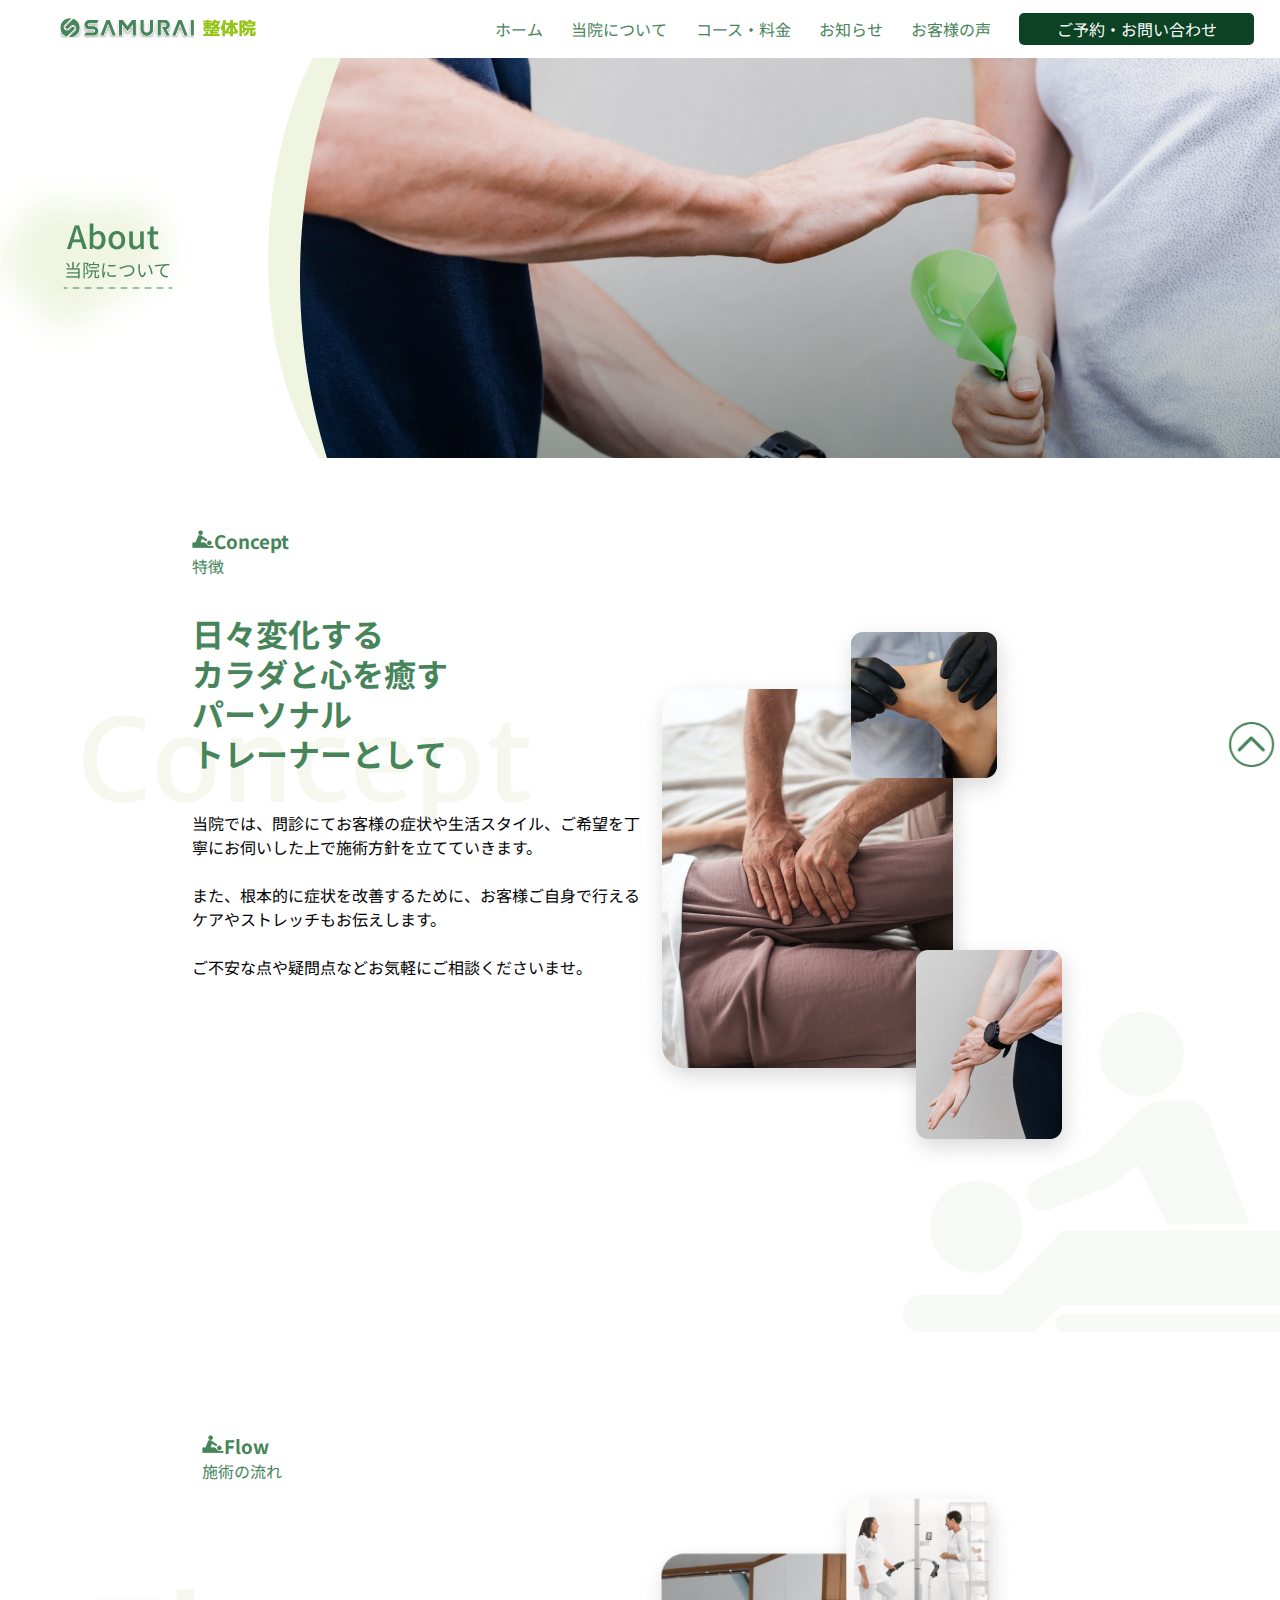
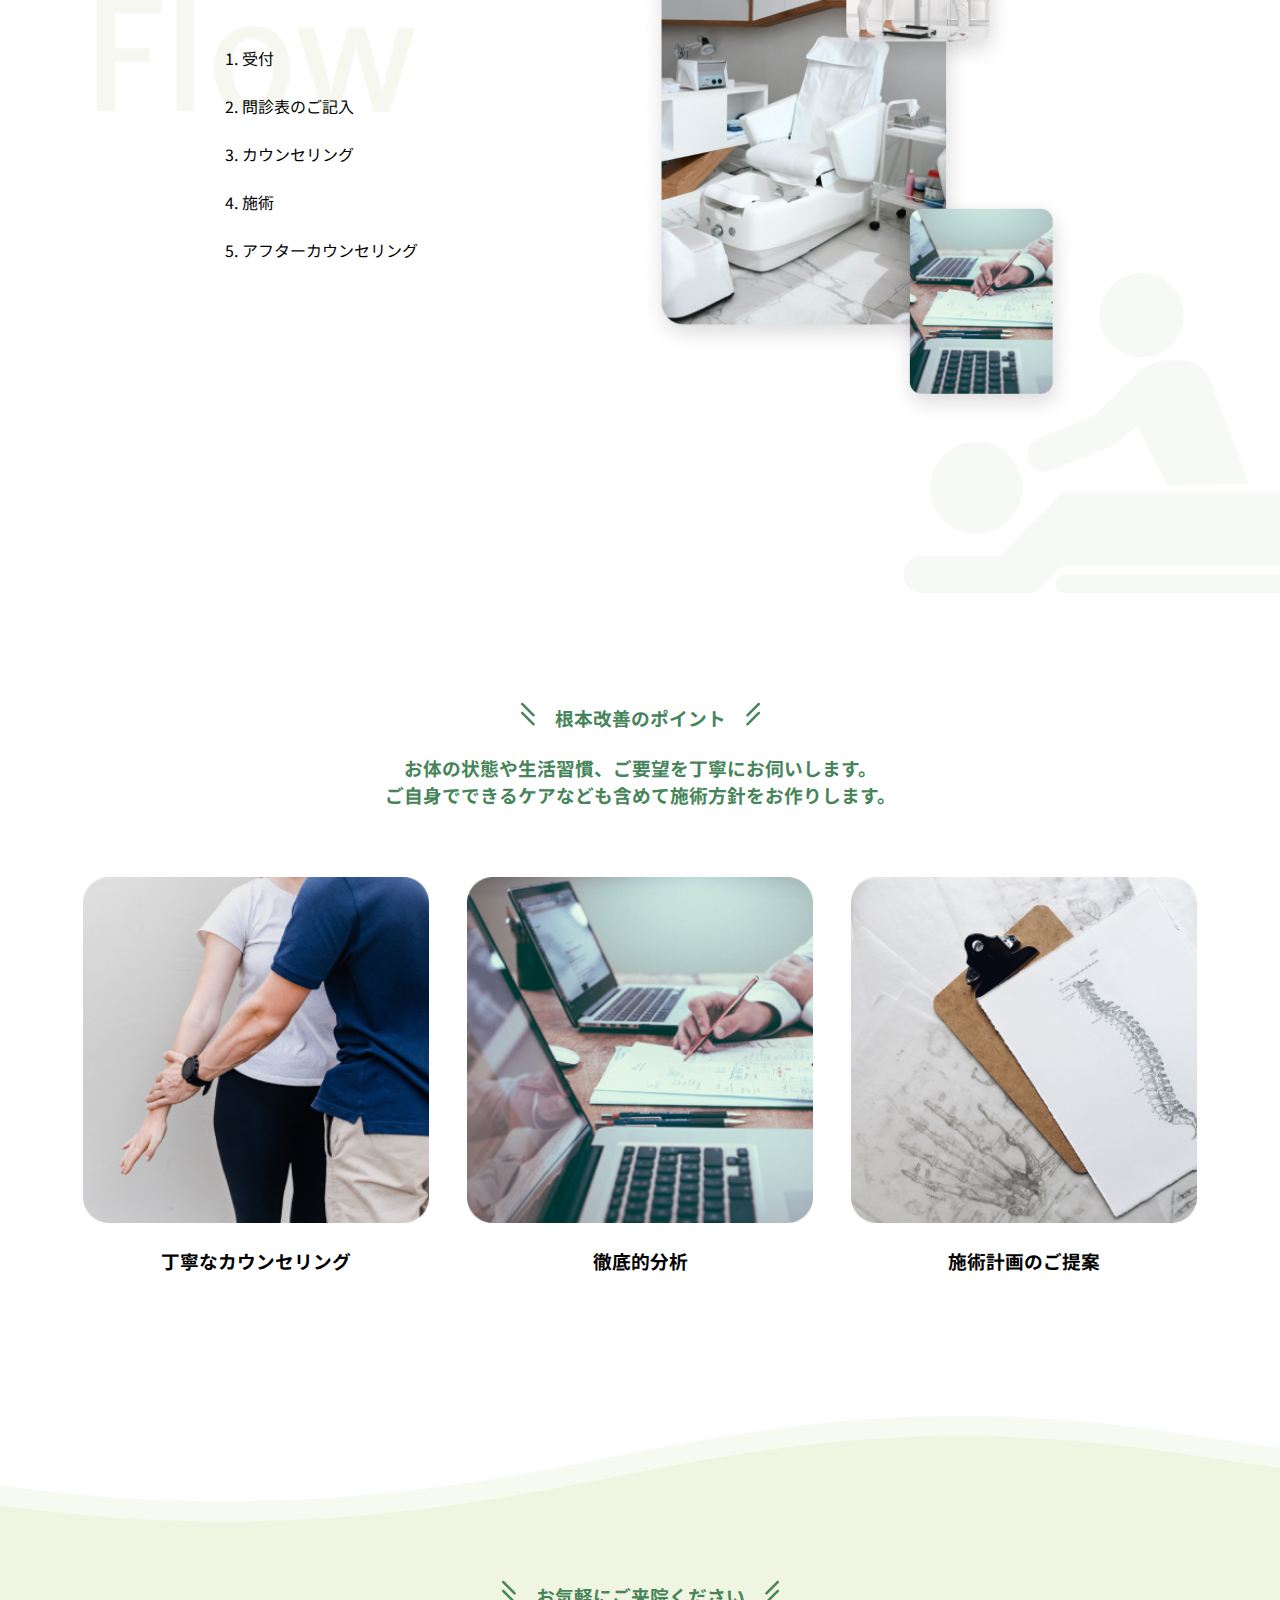
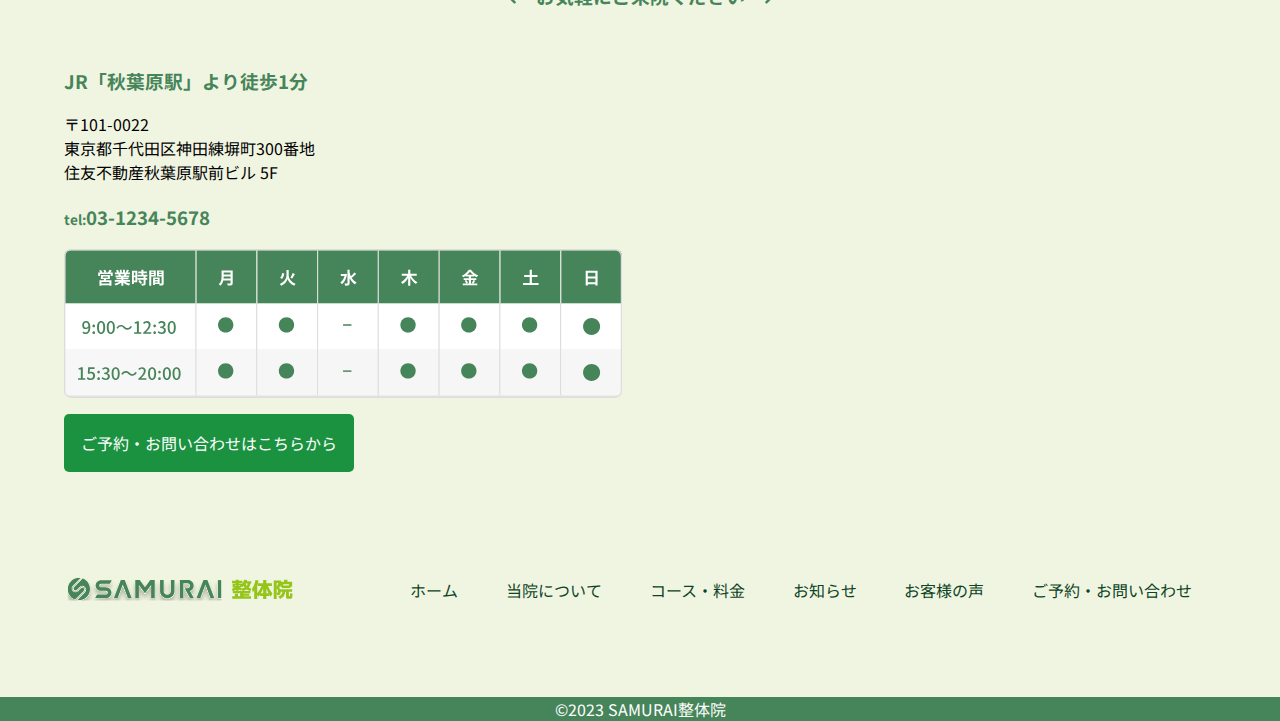
==== commit f3578a66: "newsの完成" ====
--- a/about.html
+++ b/about.html
@@ -106,6 +106,7 @@
       </div>
     </div>
   </section>
+</main>
   <!-- footer.phpここから -->
   <!-- footer -->
   <footer>
@@ -139,12 +140,12 @@
       <div class="foot-logo"><a href="index.html"><img src="images/samurai-logo.svg" alt=""></a></div>
       <!-- ナビゲーション -->
       <nav class="foot-nav-menu">
-        <a class="nav-link" href="index.html">ホーム</a>
-        <a class="nav-link" href="about.html">当院について</a>
-        <a class="nav-link" href="courses.html">コース・料金</a>
-        <a class="nav-link" href="news.html">お知らせ</a>
-        <a class="nav-link" href="voice.html">お客様の声</a>
-        <a class="nav-link" href="contact.html">ご予約・お問い合わせ</a>
+        <a class="nav-link" id="nav-link2" href="index.html">ホーム</a>
+        <a class="nav-link" id="nav-link2" href="about.html">当院について</a>
+        <a class="nav-link" id="nav-link2" href="courses.html">コース・料金</a>
+        <a class="nav-link" id="nav-link2" href="news.html">お知らせ</a>
+        <a class="nav-link" id="nav-link2" href="voice.html">お客様の声</a>
+        <a class="nav-link" id="nav-link2" href="contact.html">ご予約・お問い合わせ</a>
       </nav>
     </div>
     <!-- トップへ戻るボタン -->
@@ -156,8 +157,6 @@
   <div class="copy">
     <p class="copy-right">&copy;2023 SAMURAI整体院</p>
   </div>
-  
-</main>
 
 
 </body>
--- a/css/style.SCSS.css
+++ b/css/style.SCSS.css
@@ -275,6 +275,11 @@
   background-color: #fafafa;
 }
 
+.courses-top-space2 {
+  width: 100%;
+  height: 5rem;
+}
+
 /*コースアイテム用のCSS*/
 #insurance {
   padding-top: 10%;
@@ -318,6 +323,7 @@
   height: 10rem;
 }
 
+/*コース:メインコンテンツ*/
 #courses-main-container .head-h3 {
   display: flex;
   flex-direction: column;
@@ -415,6 +421,88 @@
   padding: 0.5%;
 }
 
+/*お知らせ：mainのCSS*/
+.main-container {
+  display: flex;
+}
+
+.article-container {
+  width: 75%;
+  padding: 5%;
+}
+
+.news-container {
+  width: 100%;
+  display: flex;
+  gap: 3%;
+  padding: 2%;
+}
+
+.news-img-container {
+  width: 50%;
+  text-align: center;
+}
+.news-img-container img {
+  width: 100%;
+}
+
+.news-text-container {
+  width: 50%;
+}
+.news-text-container h3 {
+  margin-top: 0;
+}
+.news-text-container p {
+  display: inline-block;
+  margin: 0 5% 0 0;
+}
+.news-text-container span {
+  background-color: #468459;
+  color: white;
+  text-align: center;
+  border-radius: 5px;
+  padding: 0.5% 5%;
+}
+
+.aside-container {
+  width: 25%;
+  padding: 5%;
+}
+.aside-container ul {
+  list-style: none;
+  padding-left: 0;
+}
+.aside-container ul li {
+  line-height: 2rem;
+}
+.aside-container h3 {
+  margin-top: 0;
+  color: #0C4324;
+}
+
+.page-more {
+  display: flex;
+  gap: 0.5%;
+  justify-content: center;
+  padding-bottom: 10%;
+}
+.page-more span, .page-more a {
+  width: 2%;
+  height: 2%;
+  text-align: center;
+}
+.page-more span:nth-of-type(1) {
+  background-color: #0C4324;
+  color: white;
+}
+.page-more a, .page-more span:nth-of-type(2) {
+  color: #468459;
+}
+.page-more a {
+  text-decoration: none;
+}
+
+/*お知らせ：sidebarのCSS*/
 /*フッター*/
 footer {
   padding: 10% 0 0 0;
@@ -518,6 +606,11 @@
   color: black;
 }
 
+/*下層ページのナビゲーションのCSS*/
+#nav-link2 {
+  color: #0C4324;
+}
+
 .back-top {
   display: flex;
   justify-content: flex-end;
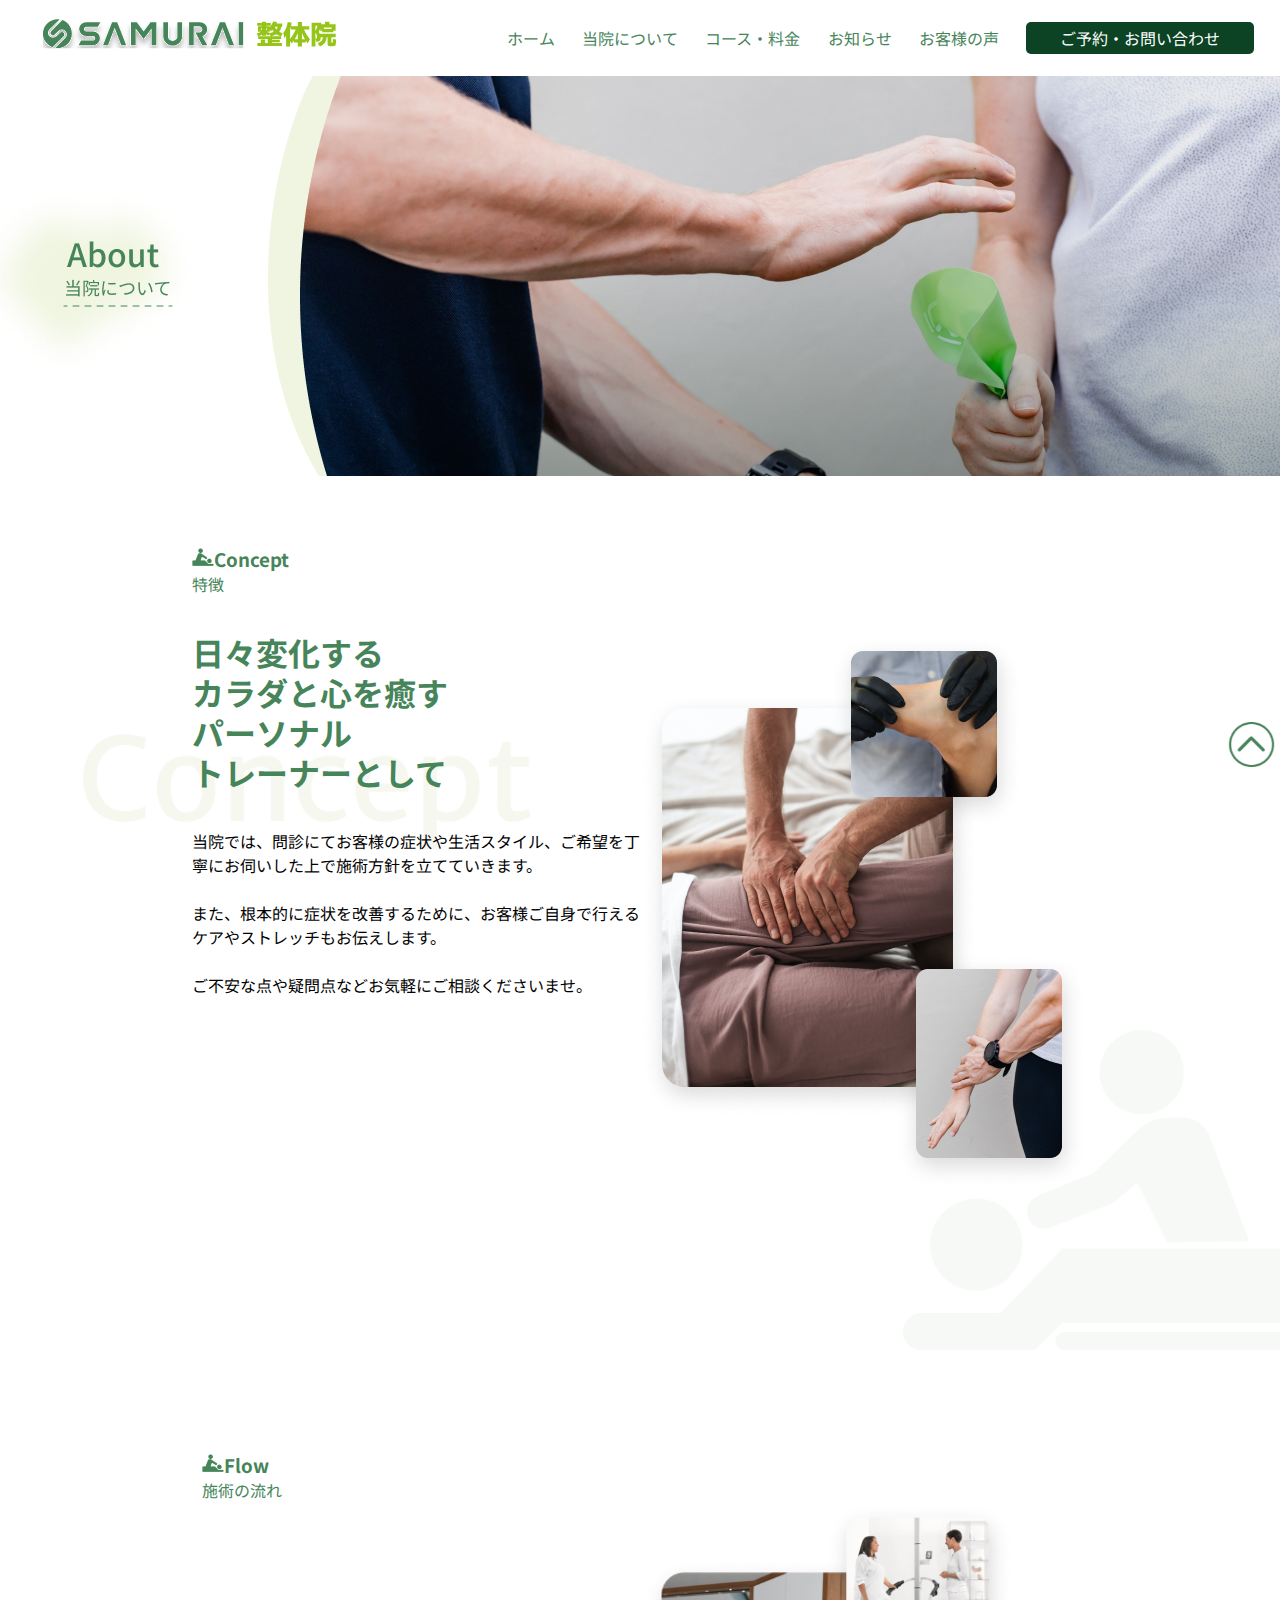
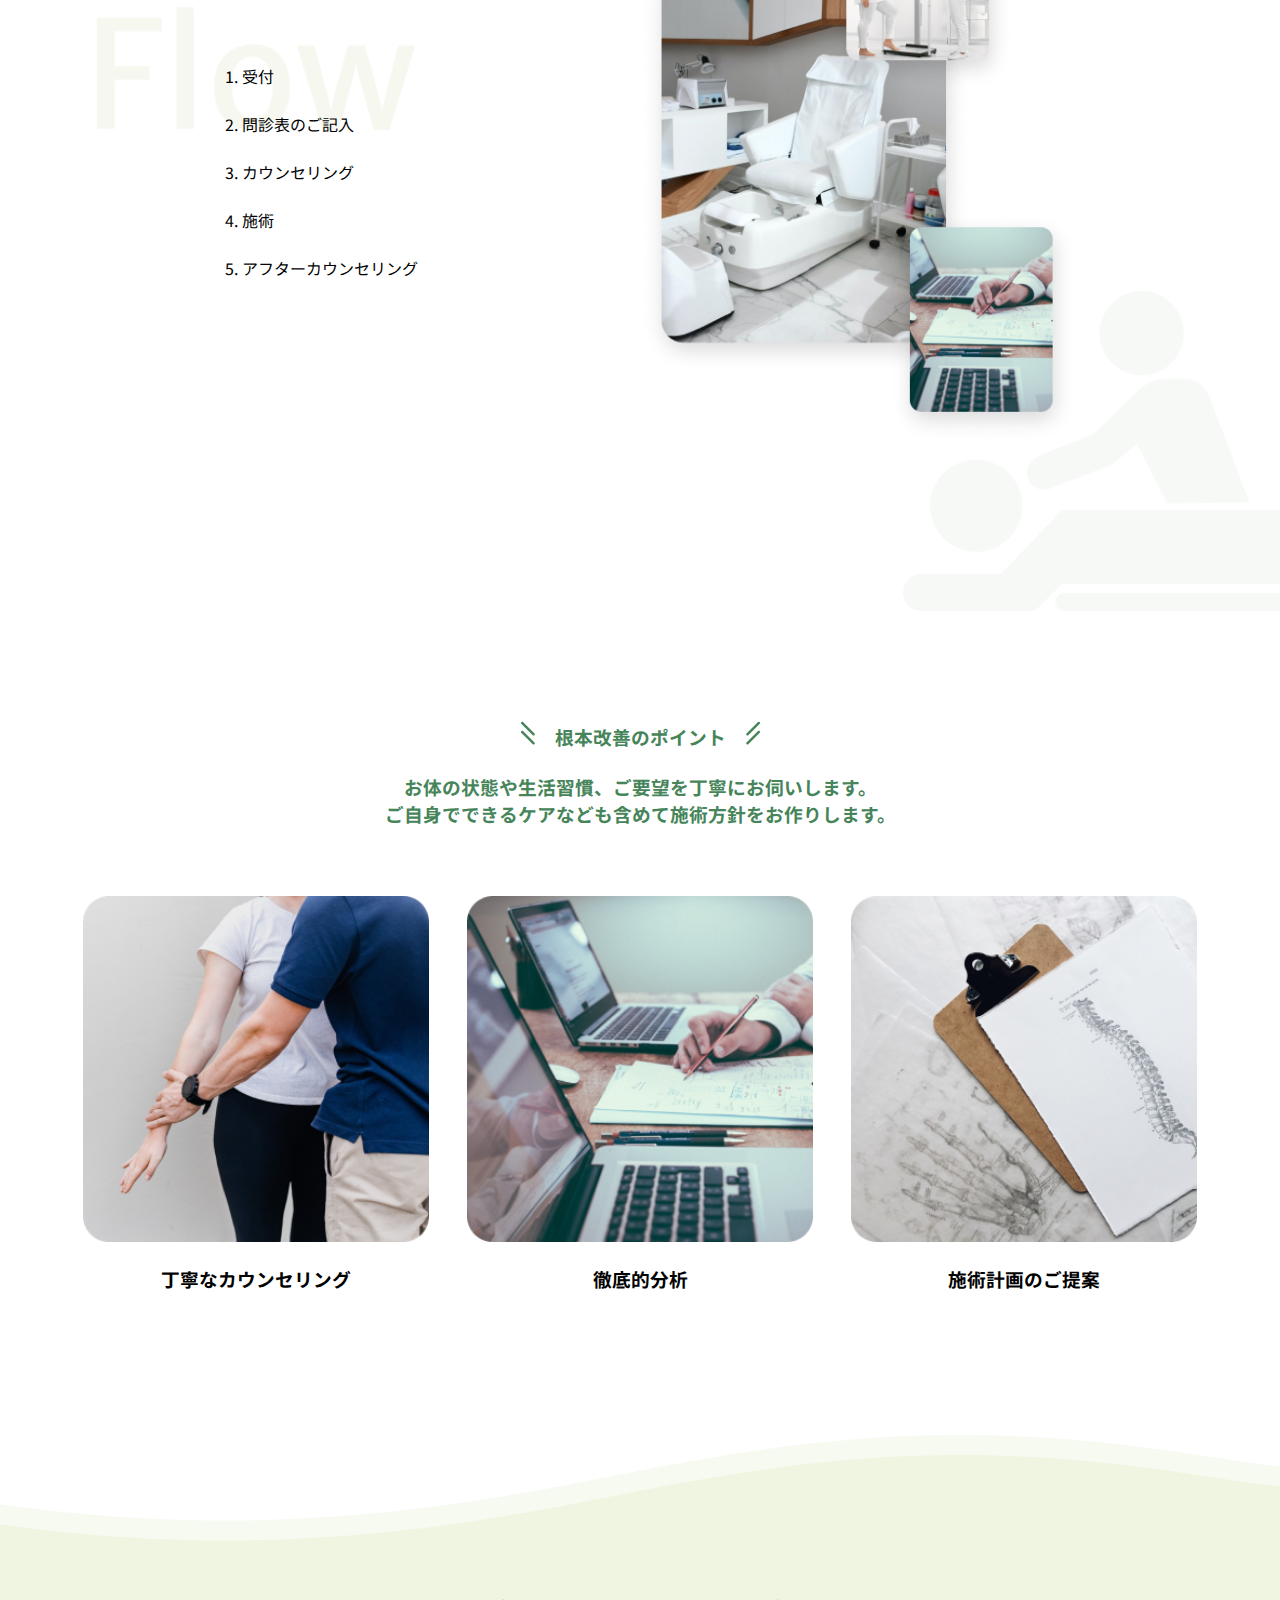
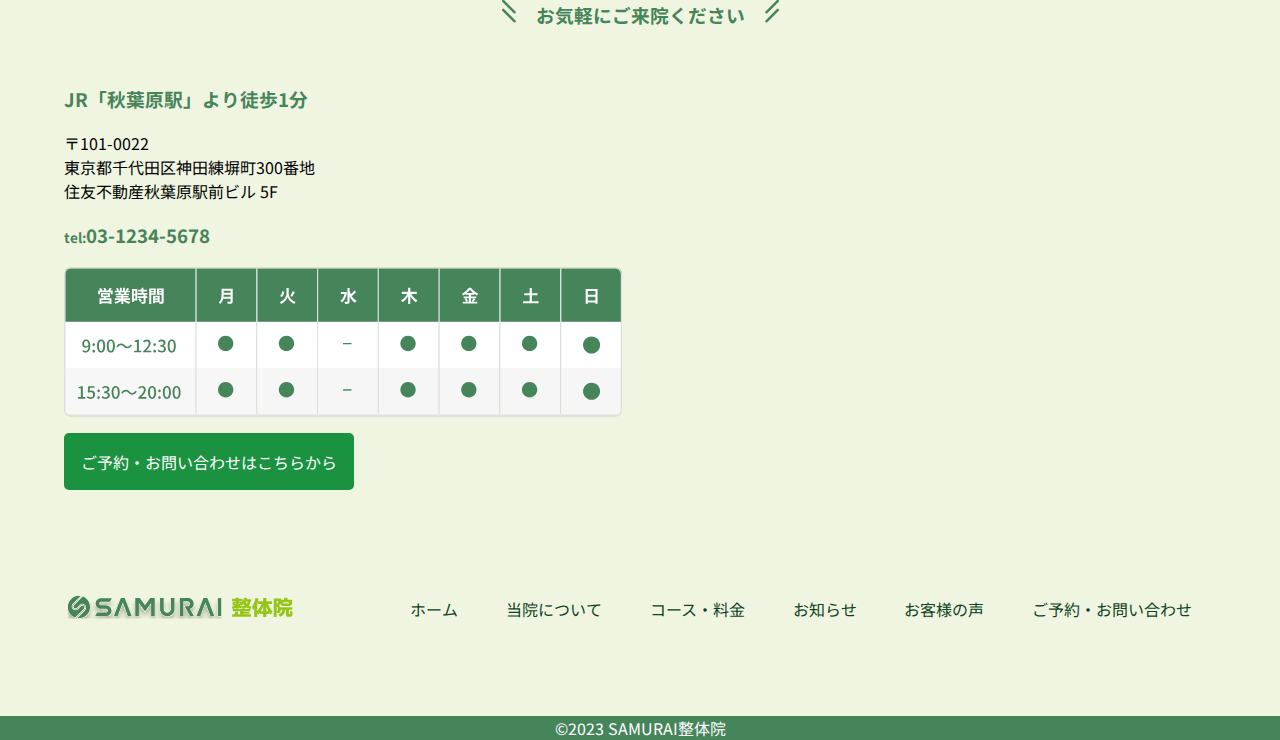
==== commit 6b533a26: "topページのcoursesまでレスポンシブ完了" ====
--- a/about.html
+++ b/about.html
@@ -28,8 +28,8 @@
     </div>
     <!-- header.phpここまで -->
       <!-- トップ画像 -->
-      <div class="about-carousel">
-        <img src="images/about/about-top.png" alt="">
+      <div class="about-carousel w-max">
+        <img class="w-max" src="images/about/about-top.png" alt="">
       </div>
       <!-- パンくずリスト -->
       <div></div>
--- a/css/style.SCSS.css
+++ b/css/style.SCSS.css
@@ -1,50 +1,167 @@
 @charset "UTF-8";
 @import url("https://fonts.googleapis.com/css2?family=Merriweather+Sans:ital,wght@0,300..800;1,300..800&family=Noto+Sans+JP:wght@100..900&family=Shippori+Mincho&display=swap");
-/*body用のgirdレイアウト*/
-.body-grid {
-  display: grid;
-  grid-template: "head" "main" "foot";
-  min-height: 100vh;
-}
-
+.sp-2line-bar {
+  width: 30px;
+  height: 30px;
+  margin-right: 1rem;
+}
+.sp-2line-bar .bar-design {
+  width: 30px;
+  border: 1px solid green;
+  margin: 20% 0;
+}
+
+.link-df {
+  text-decoration: none;
+  color: black;
+}
+
+/*flexのデフォルトパーツ*/
+/*レスポンシブのデフォルトミックスイン*/
+/*width:100%*/
+.w-max {
+  width: 100%;
+}
+
+/*width:50%;*/
+.w-half {
+  width: 50%;
+}
+
+.w-h-max {
+  width: 100%;
+  height: 100%;
+}
+
+/*ボタンデフォルト*/
+.btn-df {
+  border: 1px solid black;
+  border-radius: 5px;
+  padding: 0.5%;
+}
+
+/*flex デフォルト*/
+.flex {
+  display: flex;
+  justify-content: center;
+  align-items: center;
+}
+
+/*flex space-between*/
+.flex-sb {
+  display: flex;
+  justify-content: space-between;
+  align-items: center;
+}
+
+/*flex space-around*/
+.flex-ar {
+  display: flex;
+  justify-content: space-around;
+  align-items: center;
+}
+
+/*共通のCSS*/
 * {
   box-sizing: border-box;
 }
 
+/*リンクの初期値のリセット*/
+a {
+  text-decoration: none;
+}
+
+/*デフォルトボタン*/
+.btn {
+  border: 1px solid #0C4324;
+  color: #0C4324;
+  padding: 1%;
+  border-radius: 5px;
+}
+@media screen and (min-width: 768px) {
+  .btn {
+    border-color: black;
+    color: black;
+  }
+}
+.btn:hover {
+  border-color: #1B9240;
+  color: white;
+  background-color: #1B9240;
+}
+
+@media screen and (max-width: 768px) {
+  /*PC用改行の解除*/
+  .text-br {
+    display: none;
+  }
+}
 body {
   margin: 0;
   padding: 0;
   font-family: "Noto Sans JP", Sans-serif;
 }
 
+/*PC用のCSS*/
+/*SP用カルーセルの非表示*/
+.sp-carousel-container {
+  display: none;
+  /*SPカルーセルの表示*/
+}
+@media screen and (max-width: 300px) {
+  .sp-carousel-container {
+    display: initial;
+    /*スマホ用プログレスバー*/
+  }
+  .sp-carousel-container img {
+    width: 100%;
+  }
+  .sp-carousel-container progress {
+    width: 20%;
+    height: 1%;
+    border-radius: 15px;
+    position: absolute;
+    right: 2%;
+    bottom: 12%;
+  }
+  .sp-carousel-container progress::-webkit-progress-bar {
+    border-radius: 15px;
+    background-color: white;
+  }
+  .sp-carousel-container progress::-webkit-progress-value {
+    border-radius: 15px;
+    background-color: #468459;
+  }
+}
+
 header {
   position: relative;
-  width: 100%;
-  height: 100%;
 }
 header .carousel-container {
-  width: 100%;
-  height: 100%;
   position: relative;
+  /*PC用カルーセルの非表示*/
+}
+@media screen and (max-width: 300px) {
+  header .carousel-container {
+    display: none;
+  }
 }
 header .carousel {
-  width: 100%;
-  height: 100%;
   z-index: -2;
   visibility: hidden;
 }
 header .carousel img {
-  width: clamp(300px, 100%, 1980px);
-  height: clamp(150px, 80%, 350px);
+  width: clamp(550px, 100vw, 1980px);
   background-size: contain;
 }
 header .carousel.slick-initialized {
   visibility: visible;
 }
 
+/*PC用プログレスバー*/
 progress {
-  width: 8%;
-  height: 1%;
+  width: clamp(50px, 8vw, 100px);
+  height: clamp(3px, 1vw, 5px);
   border-radius: 15px;
   position: absolute;
   right: 2%;
@@ -63,12 +180,12 @@
 
 .head-nav {
   display: flex;
-  width: 100%;
+  justify-content: space-between;
+  align-items: center;
   margin-top: 2%;
-  justify-content: space-between;
-  align-items: center;
   position: absolute;
   top: 0;
+  z-index: 100;
 }
 
 .head-menu {
@@ -82,46 +199,113 @@
   color: white;
 }
 
-/*aboutトップ画像*/
-.about-carousel {
-  width: 100%;
-}
-.about-carousel img {
-  width: 100%;
-}
-
+/* PCナビゲーションのCSS*/
 .nav-menu {
   display: flex;
-  align-items: center;
   justify-content: flex-end;
+  align-items: center;
   margin-right: 2%;
   gap: 3%;
   width: 75%;
+  /*PC用ナビゲーションの非表示*/
+}
+@media screen and (max-width: 949px) {
+  .nav-menu {
+    display: none;
+  }
 }
 
 .head-btn {
   background-color: #0C4324;
   border-radius: 5px;
+  width: 25%;
   height: 3%;
-  width: 25%;
   padding: 0.25rem;
   text-align: center;
 }
 
 .logo-img {
   width: 25%;
-}
-.logo-img a {
-  display: flex;
-  justify-content: center;
-  align-items: center;
+  margin-left: 3%;
+}
+@media screen and (max-width: 949px) {
+  .logo-img {
+    width: 60%;
+  }
+}
+@media screen and (max-width: 949px) {
+  .logo-img a {
+    justify-content: flex-start;
+    width: 100%;
+  }
 }
 .logo-img img {
-  width: clamp(80px, 100%, 200px);
+  width: clamp(150px, 100%, 300px);
+}
+
+/*スマホ用メニューバー*/
+.sp-bar {
+  margin-right: 1rem;
+  position: relative;
+  z-index: 100;
+}
+.sp-bar .bar-design {
+  width: 30px;
+  border: 1px solid #468459;
+  margin: 20% 0;
+}
+@media screen and (min-width: 950px) {
+  .sp-bar {
+    display: none;
+  }
+}
+
+/*スマホ用ナビゲーション*/
+.sp-nav {
+  position: absolute;
+  top: 0;
+  left: 0;
+  width: 100%;
+  height: 150vh;
+  background-color: white;
+  z-index: 99;
+  padding-top: 10%;
+  transform: translateX(100%);
+  display: none;
+  transition: all 1s ease;
+  /*スマホ用ナビゲーションの非表示*/
+}
+.sp-nav-active {
+  transform: translateX(0);
+  display: initial;
+}
+@media screen and (min-width: 950px) {
+  .sp-nav {
+    display: none;
+  }
+}
+
+.sp-logo {
+  margin-left: 1%;
+}
+
+.sp-menu {
+  padding: 0 10% 10% 10%;
+}
+.sp-menu h3 {
+  color: #0C4324;
+  font-size: clamp(24px, 6vw, 40px);
+  margin: 2% 0;
+}
+
+.sp-nav-link {
+  display: block;
+  color: black;
+  font-size: clamp(16px, 3vw, 24px);
+  padding: 2% 0;
 }
 
 .nav-link {
-  text-decoration: none;
   color: white;
 }
 
@@ -129,8 +313,6 @@
 #concept {
   display: flex;
   justify-content: space-around;
-  width: 100%;
-  height: 100%;
   padding: 5% 15% 15% 15%;
   background-image: url("../images/concept1.png"), url("../images/concept2.png");
   background-size: 35%, 30%;
@@ -138,6 +320,11 @@
   background-position-y: 32%, 95%;
   background-repeat: no-repeat;
 }
+@media screen and (max-width: 768px) {
+  #concept {
+    flex-direction: column-reverse;
+  }
+}
 #concept h3, #concept span {
   color: #468459;
   margin: 0;
@@ -149,6 +336,12 @@
   flex-direction: column;
   justify-content: center;
 }
+@media screen and (max-width: 768px) {
+  #concept .concept-left, #concept .concept-right {
+    width: 100%;
+    height: 100%;
+  }
+}
 #concept .concept-left {
   gap: 5%;
   align-items: flex-start;
@@ -164,23 +357,18 @@
 #concept .concept-left .concept-btn {
   display: flex;
   justify-content: flex-end;
-}
-#concept .concept-left .concept-btn a {
-  border: 1px solid black;
-  text-decoration: none;
-  color: black;
-  padding: 1%;
-  border-radius: 5px;
-  margin-right: 10%;
+  padding-right: 10%;
+}
+@media screen and (max-width: 768px) {
+  #concept .concept-left .concept-btn {
+    justify-content: center;
+  }
 }
 #concept .concept-right {
   align-content: center;
   margin-top: 10%;
 }
-#concept .concept-right > div {
-  width: 100%;
-}
-#concept .concept-right img {
+#concept .concept-right > div, #concept .concept-right .concept-right-img {
   width: 100%;
 }
 
@@ -208,10 +396,13 @@
   padding: 0 12% 12% 12%;
 }
 
+.flow-left, .flow-right {
+  display: flex;
+  align-items: center;
+}
+
 .flow-left {
   width: 40%;
-  display: flex;
-  align-items: center;
 }
 .flow-left ol {
   margin: 0;
@@ -220,8 +411,6 @@
 
 .flow-right {
   width: 50%;
-  display: flex;
-  align-items: center;
 }
 .flow-right img {
   width: 100%;
@@ -325,49 +514,40 @@
 
 /*コース:メインコンテンツ*/
 #courses-main-container .head-h3 {
-  display: flex;
   flex-direction: column;
-  justify-content: center;
-  align-items: center;
 }
 #courses-main-container .head-h3 h3 {
   margin: 0;
   color: #468459;
-  width: 30%;
   text-align: center;
 }
 #courses-main-container .head-h3 h3:nth-of-type(2) {
   margin-top: 1%;
 }
 #courses-main-container .courses-flex-box {
-  display: flex;
-  justify-content: center;
-  align-items: center;
   gap: 5%;
   padding: 5% 5% 3% 5%;
 }
+@media screen and (max-width: 768px) {
+  #courses-main-container .courses-flex-box {
+    flex-direction: column;
+  }
+}
 #courses-main-container .courses-flex-box h3 {
   color: #0C4324;
 }
 #courses-main-container .courses-flex-box img {
   width: 100%;
 }
+#courses-main-container .courses-flex-box li {
+  line-height: 2.5rem;
+}
 #courses-main-container .courses-btn {
   text-align: center;
   margin: 2%;
 }
-#courses-main-container .courses-btn a {
-  text-decoration: none;
-  color: black;
-  border: 1px solid black;
-  border-radius: 5px;
-  padding: 0.5%;
-}
-
-#voice .voice-head {
-  width: 100%;
-}
-#voice .voice-head img {
+
+#voice .voice-head, #voice .voice-head-img {
   width: 100%;
 }
 #voice .voice-text-container {
@@ -413,12 +593,37 @@
   justify-content: center;
   margin: 5%;
 }
-#voice .voice-btn a {
-  text-decoration: none;
-  color: black;
-  border: 1px solid black;
-  border-radius: 5px;
-  padding: 0.5%;
+
+/*voice詳細：CSS*/
+#voice-about-container {
+  padding: 5% 5% 0 5%;
+}
+
+.voice-content-container {
+  display: flex;
+  flex-direction: column;
+}
+
+.voice-content {
+  gap: 5%;
+  padding: 5%;
+}
+
+.voice-about-img {
+  width: 20%;
+}
+.voice-about-img img {
+  width: 100%;
+}
+
+.voice-about-text {
+  width: 60%;
+}
+.voice-about-text h3 {
+  color: #0C4324;
+}
+.voice-about-text p {
+  margin: 0;
 }
 
 /*お知らせ：mainのCSS*/
@@ -452,11 +657,13 @@
 .news-text-container h3 {
   margin-top: 0;
 }
-.news-text-container p {
+
+.news-p {
   display: inline-block;
   margin: 0 5% 0 0;
 }
-.news-text-container span {
+
+.news-span {
   background-color: #468459;
   color: white;
   text-align: center;
@@ -464,6 +671,7 @@
   padding: 0.5% 5%;
 }
 
+/*お知らせ：sidebarのCSS*/
 .aside-container {
   width: 25%;
   padding: 5%;
@@ -480,6 +688,7 @@
   color: #0C4324;
 }
 
+/*お知らせ：ページNoのCSS*/
 .page-more {
   display: flex;
   gap: 0.5%;
@@ -498,11 +707,114 @@
 .page-more a, .page-more span:nth-of-type(2) {
   color: #468459;
 }
-.page-more a {
+
+/*news:詳細ページCSS*/
+.page-about-head h2 {
+  color: #0C4324;
+  margin-top: 0;
+}
+.page-about-head .news-about-head-img {
+  margin-top: 5%;
+}
+.page-about-head .news-about-head-img img {
+  width: 100%;
+}
+
+.page-about-text h2, .page-about-text h3, .page-about-text h4 {
+  color: #0C4324;
+}
+
+.page-about-nav {
+  display: flex;
+  justify-content: center;
+}
+.page-about-nav nav {
+  width: 70%;
+  display: flex;
+  justify-content: space-around;
+  gap: 3%;
+}
+
+.news-a {
   text-decoration: none;
-}
-
-/*お知らせ：sidebarのCSS*/
+  color: black;
+}
+
+/*お問い合わせ*/
+#contact {
+  padding: 10%;
+}
+#contact h3, #contact p:nth-of-type(2) {
+  color: #0C4324;
+}
+#contact p:nth-of-type(2) {
+  font-weight: bold;
+}
+#contact span {
+  font-size: 0.85rem;
+  color: black;
+}
+
+#contact-form {
+  width: 80%;
+}
+
+.form-label {
+  font-weight: bold;
+}
+
+.form-input {
+  width: 100%;
+  height: 2rem;
+  margin: 2% 0;
+}
+
+textarea {
+  width: 100%;
+  height: 8rem;
+  margin: 2% 0;
+  padding: 0.5%;
+}
+
+.submit {
+  width: 100%;
+  text-align: center;
+}
+.submit button {
+  width: 20%;
+  height: 3rem;
+  background-color: #1B9240;
+  color: white;
+  border: none;
+  border-radius: 5px;
+}
+
+/*お問い合わせ完了ページ*/
+#contact-thanks {
+  padding: 5% 10%;
+}
+
+.thanks-body {
+  margin: 5% 10%;
+  padding: 5% 10%;
+  border: 1px solid #CCCCCC;
+  text-align: center;
+  border-radius: 3px;
+}
+.thanks-body h3 {
+  color: #0C4324;
+}
+.thanks-body a {
+  width: 30%;
+  display: flex;
+  justify-content: center;
+  margin: 3% auto 0 auto;
+  padding: 2% 5%;
+  background-color: #1B9240;
+  color: white;
+  border-radius: 5px;
+}
+
 /*フッター*/
 footer {
   padding: 10% 0 0 0;
@@ -557,8 +869,8 @@
 }
 
 .copy-right {
+  margin: 0;
   padding: 0;
-  margin: 0;
   text-align: center;
   background-color: #468459;
   color: white;
@@ -566,14 +878,13 @@
 
 .foot-btn {
   display: inline-block;
+  margin: 2% 0;
   padding: 3%;
-  margin: 2% 0;
   border-radius: 5px;
   background-color: #1B9240;
   font-family: "Noto Sans JP", Sans-serif;
   border: none;
   color: white;
-  text-decoration: none;
   text-align: center;
 }
 
@@ -597,9 +908,9 @@
 
 .foot-nav-menu {
   display: flex;
+  justify-content: space-around;
+  align-items: center;
   position: relative;
-  align-items: center;
-  justify-content: space-around;
   width: 72%;
 }
 .foot-nav-menu a {
